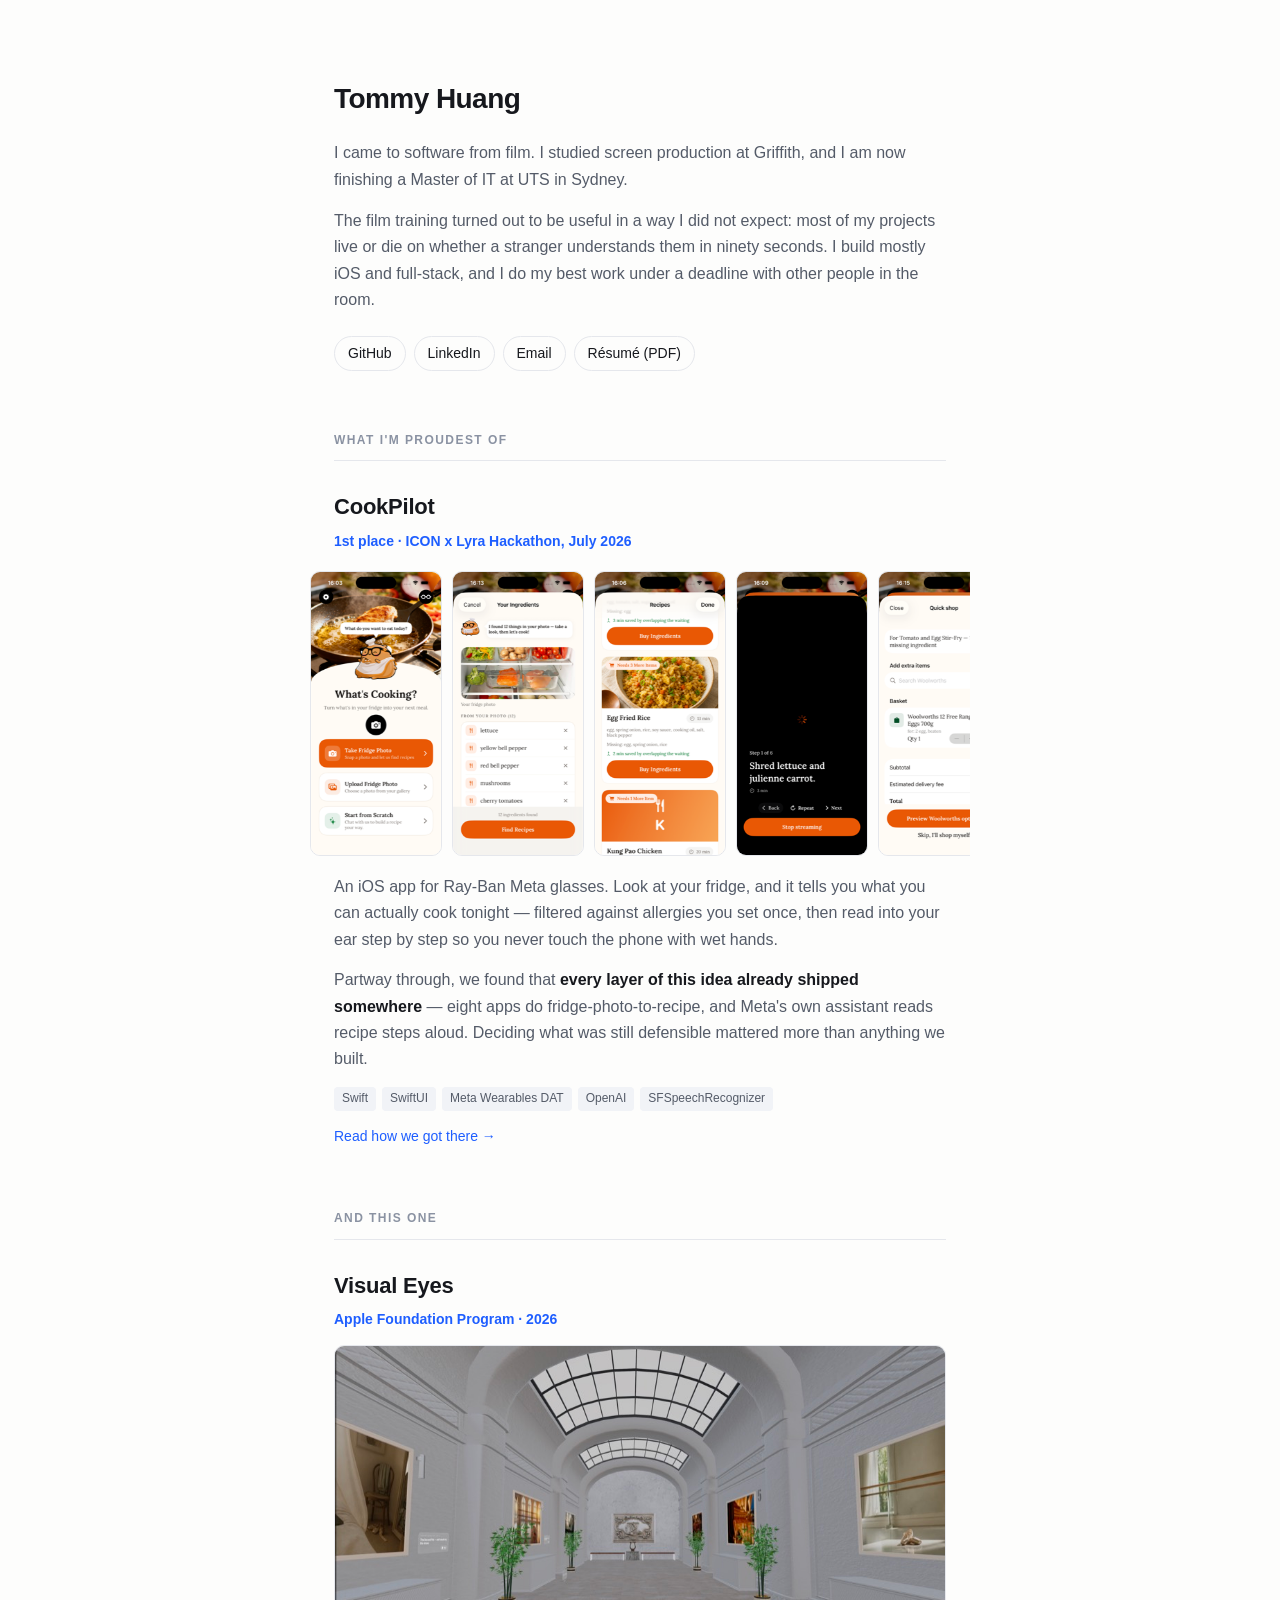
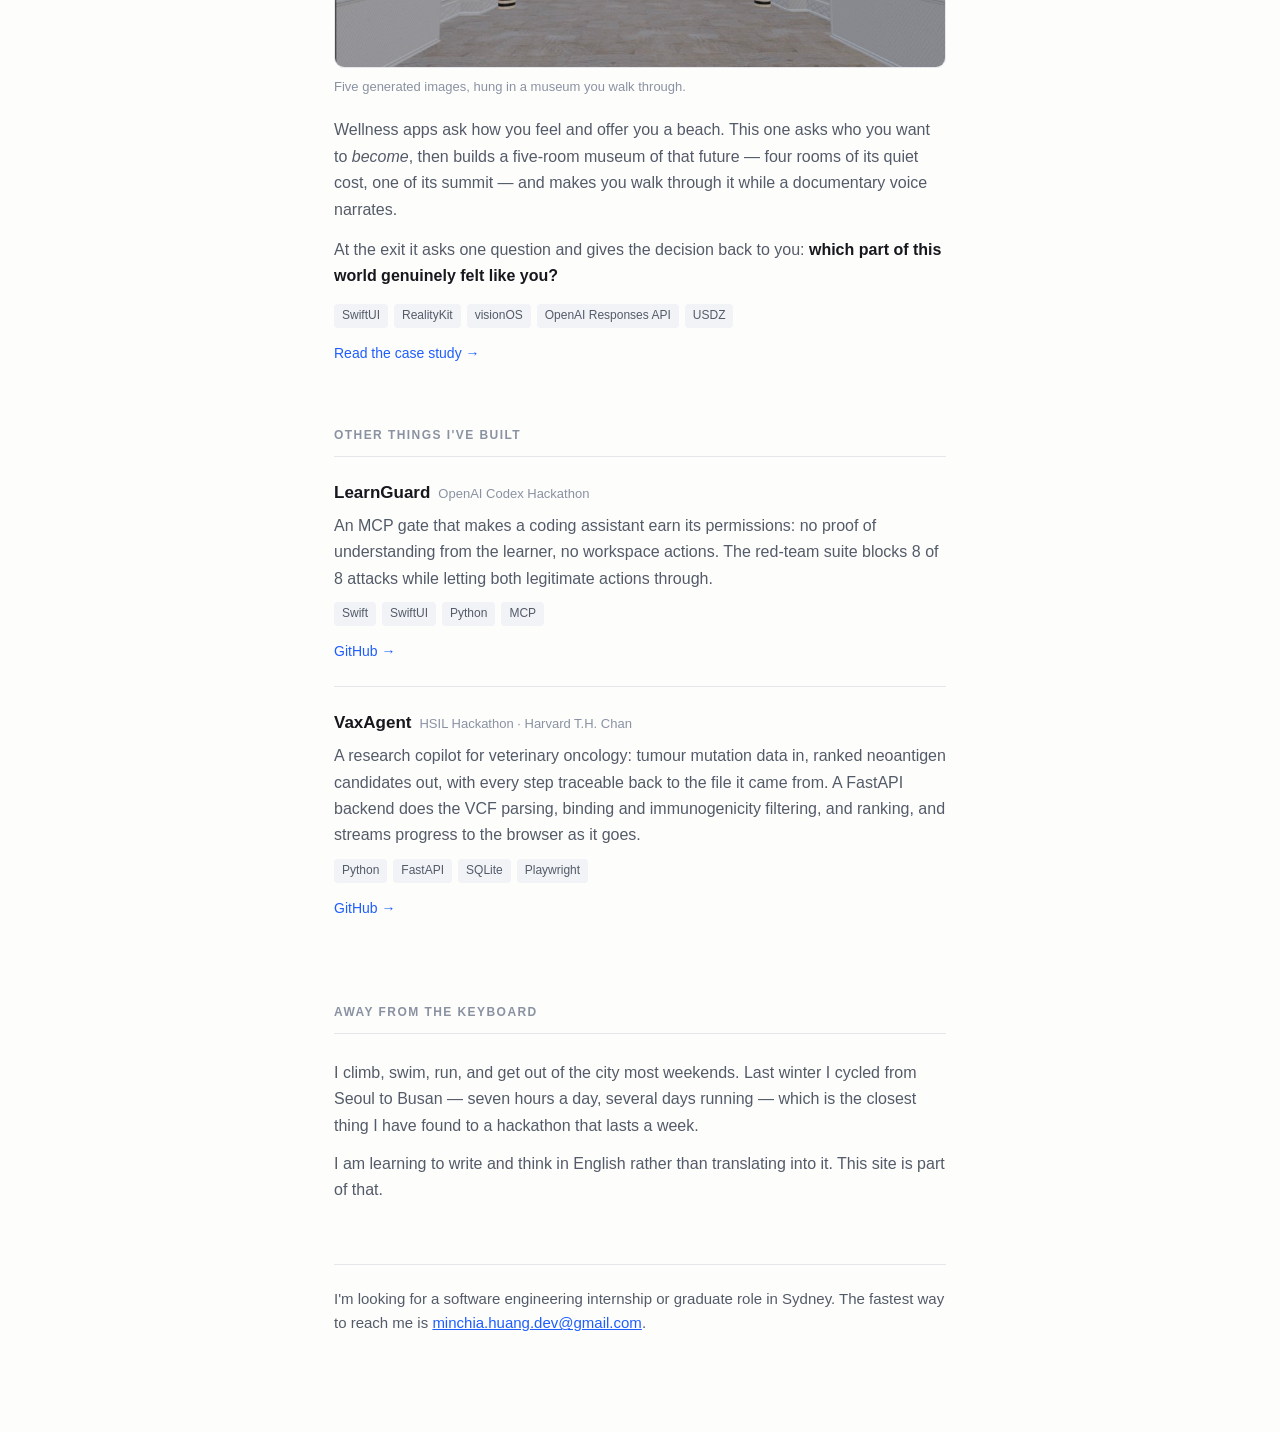
==== index.html @ 9506dd11 "feat(site): personal site with CookPilot and Visual Eyes case studies Co-Authored-By: Claude Opus 5 " ====
<!DOCTYPE html>
<html lang="en">
<head>
<meta charset="utf-8">
<meta name="viewport" content="width=device-width, initial-scale=1">
<title>Tommy Huang</title>
<meta name="description" content="Software engineering student in Sydney. I build iOS and full-stack products — most recently a hands-free cooking assistant for Ray-Ban Meta glasses.">
<link rel="canonical" href="https://minchiahuang.github.io/">
<meta property="og:type" content="website">
<meta property="og:title" content="Tommy Huang — iOS and full-stack, built in Sydney">
<meta property="og:description" content="Master of IT at UTS. 1st place at the ICON x Lyra Hackathon for an iOS app built on Ray-Ban Meta glasses.">
<meta property="og:image" content="https://minchiahuang.github.io/assets/og.jpg">
<meta property="og:url" content="https://minchiahuang.github.io/">
<meta name="twitter:card" content="summary_large_image">
<link rel="icon" href="data:image/svg+xml,<svg xmlns='http://www.w3.org/2000/svg' viewBox='0 0 100 100'><text y='.9em' font-size='90'>👋</text></svg>">
<link rel="stylesheet" href="style.css">
</head>
<body>
<div class="wrap">

  <header>
    <h1>Tommy Huang</h1>
    <div class="intro">
      <p>
        I came to software from film. I studied screen production at Griffith, and I am now
        finishing a Master of IT at UTS in Sydney.
      </p>
      <p>
        The film training turned out to be useful in a way I did not expect: most of my projects
        live or die on whether a stranger understands them in ninety seconds. I build mostly iOS
        and full-stack, and I do my best work under a deadline with other people in the room.
      </p>
    </div>

    <nav class="links">
      <a href="https://github.com/minchiaHuang">GitHub</a>
      <a href="https://www.linkedin.com/in/min-chia-huang-698a6b184/">LinkedIn</a>
      <a href="mailto:minchia.huang.dev@gmail.com">Email</a>
      <a href="TommyHuang_Resume.pdf">Résumé (PDF)</a>
    </nav>
  </header>

  <h2>What I'm proudest of</h2>

  <section class="featured">
    <h3>CookPilot</h3>
    <p class="award">1st place · ICON x Lyra Hackathon, July 2026</p>

    <div class="shots phones">
      <img src="assets/cookpilot-home.png" alt="CookPilot home screen — take or upload a fridge photo">
      <img src="assets/cookpilot-ingredients.png" alt="Ingredients identified from the fridge photo">
      <img src="assets/cookpilot-recipes.png" alt="Recipes ranked by what you already have">
      <img src="assets/cookpilot-cooking.png" alt="Hands-free step-by-step cooking view">
      <img src="assets/cookpilot-basket.png" alt="Missing ingredients as a shopping basket">
      <img src="assets/cookpilot-chat.png" alt="Chat a recipe into existence from a craving">
    </div>

    <p>
      An iOS app for Ray-Ban Meta glasses. Look at your fridge, and it tells you what you can
      actually cook tonight — filtered against allergies you set once, then read into your ear
      step by step so you never touch the phone with wet hands.
    </p>
    <p>
      Partway through, we found that <strong>every layer of this idea already shipped somewhere</strong>
      — eight apps do fridge-photo-to-recipe, and Meta's own assistant reads recipe steps aloud.
      Deciding what was still defensible mattered more than anything we built.
    </p>

    <div class="stack">
      <span>Swift</span><span>SwiftUI</span><span>Meta Wearables DAT</span>
      <span>OpenAI</span><span>SFSpeechRecognizer</span>
    </div>

    <a class="go" href="cookpilot.html">Read how we got there →</a>
  </section>

  <h2>And this one</h2>

  <section class="featured">
    <h3>Visual Eyes</h3>
    <p class="award">Apple Foundation Program · 2026</p>

    <figure>
      <img src="assets/ve-gallery.jpg" alt="The walkable 3D gallery with five AI-generated images hung on its walls">
      <figcaption>Five generated images, hung in a museum you walk through.</figcaption>
    </figure>

    <p>
      Wellness apps ask how you feel and offer you a beach. This one asks who you want to
      <em>become</em>, then builds a five-room museum of that future — four rooms of its quiet cost,
      one of its summit — and makes you walk through it while a documentary voice narrates.
    </p>
    <p>
      At the exit it asks one question and gives the decision back to you:
      <strong>which part of this world genuinely felt like you?</strong>
    </p>

    <div class="stack">
      <span>SwiftUI</span><span>RealityKit</span><span>visionOS</span>
      <span>OpenAI Responses API</span><span>USDZ</span>
    </div>

    <a class="go" href="visual-eyes.html">Read the case study →</a>
  </section>

  <h2>Other things I've built</h2>

  <div class="item">
    <h3>LearnGuard</h3><span class="where">OpenAI Codex Hackathon</span>
    <p>
      An MCP gate that makes a coding assistant earn its permissions: no proof of understanding
      from the learner, no workspace actions. The red-team suite blocks 8 of 8 attacks while
      letting both legitimate actions through.
    </p>
    <div class="stack">
      <span>Swift</span><span>SwiftUI</span><span>Python</span><span>MCP</span>
    </div>
    <a class="go" href="https://github.com/minchiaHuang/LearnGuard">GitHub →</a>
  </div>

  <div class="item">
    <h3>VaxAgent</h3><span class="where">HSIL Hackathon · Harvard T.H. Chan</span>
    <p>
      A research copilot for veterinary oncology: tumour mutation data in, ranked neoantigen
      candidates out, with every step traceable back to the file it came from. A FastAPI backend
      does the VCF parsing, binding and immunogenicity filtering, and ranking, and streams progress
      to the browser as it goes.
    </p>
    <div class="stack">
      <span>Python</span><span>FastAPI</span><span>SQLite</span><span>Playwright</span>
    </div>
    <a class="go" href="https://github.com/minchiaHuang/VaxAgent">GitHub →</a>
  </div>

  <h2>Away from the keyboard</h2>
  <div class="aside">
    <p>
      I climb, swim, run, and get out of the city most weekends. Last winter I cycled from Seoul to
      Busan — seven hours a day, several days running — which is the closest thing I have found to
      a hackathon that lasts a week.
    </p>
    <p>
      I am learning to write and think in English rather than translating into it. This site is
      part of that.
    </p>
  </div>

  <footer>
    I'm looking for a software engineering internship or graduate role in Sydney.
    The fastest way to reach me is
    <a href="mailto:minchia.huang.dev@gmail.com">minchia.huang.dev@gmail.com</a>.
  </footer>

</div>
</body>
</html>
---- style.css ----
/* Shared styles — index, case studies, 404. */

:root {
  --bg:      #fdfdfc;
  --fg:      #16181d;
  --muted:   #545b68;
  --faint:   #8a92a2;
  --line:    #e5e7ec;
  --accent:  #1e5eff;
  --chip-bg: #f1f3f7;
  --card:    #ffffff;
}

@media (prefers-color-scheme: dark) {
  :root {
    --bg:      #0e1014;
    --fg:      #e8eaef;
    --muted:   #a1a9b8;
    --faint:   #6d7585;
    --line:    #242832;
    --accent:  #7aa2ff;
    --chip-bg: #191d25;
    --card:    #14171d;
  }
}

* { box-sizing: border-box; }

body {
  margin: 0;
  background: var(--bg);
  color: var(--fg);
  font-family: -apple-system, BlinkMacSystemFont, "Segoe UI", Roboto,
               Helvetica, Arial, sans-serif;
  font-size: 16px;
  line-height: 1.65;
  -webkit-font-smoothing: antialiased;
}

a { color: var(--accent); }

.wrap { max-width: 660px; margin: 0 auto; padding: 76px 24px 96px; }
.wrap.sub { padding-top: 44px; }

/* ---------- typography ---------- */
h1 { font-size: 1.75rem; font-weight: 700; letter-spacing: -0.02em; margin: 0 0 18px; }
.wrap.sub h1 { font-size: 1.875rem; margin-bottom: 4px; }

h2 {
  font-size: 0.75rem;
  font-weight: 600;
  letter-spacing: 0.12em;
  text-transform: uppercase;
  color: var(--faint);
  margin: 60px 0 0;
  padding-bottom: 10px;
  border-bottom: 1px solid var(--line);
}

/* case-study headings read as prose, not section labels */
.prose h2 {
  font-size: 1.0625rem;
  font-weight: 650;
  letter-spacing: normal;
  text-transform: none;
  color: var(--fg);
  border-bottom: none;
  padding-bottom: 0;
  margin: 40px 0 10px;
}

p { margin: 0 0 15px; color: var(--muted); }
p strong { color: var(--fg); font-weight: 600; }

ul { margin: 0 0 15px; padding-left: 20px; color: var(--muted); }
li { margin-bottom: 6px; }

code {
  font-family: ui-monospace, SFMono-Regular, Menlo, monospace;
  font-size: 0.875em;
  background: var(--chip-bg);
  border-radius: 4px;
  padding: 1px 5px;
}

/* ---------- intro + nav ---------- */
.intro p:last-of-type { margin-bottom: 22px; }

.links { display: flex; flex-wrap: wrap; gap: 8px; }
.links a {
  padding: 5px 13px;
  border: 1px solid var(--line);
  border-radius: 999px;
  font-size: 0.875rem;
  color: var(--fg);
  text-decoration: none;
  transition: border-color .15s, color .15s;
}
.links a:hover { border-color: var(--accent); color: var(--accent); }

.back { font-size: 0.875rem; text-decoration: none; display: inline-block; margin-bottom: 36px; }
.back:hover { text-decoration: underline; }

/* ---------- featured project ---------- */
.featured { margin-top: 28px; }
.featured h3 { font-size: 1.375rem; font-weight: 700; letter-spacing: -0.01em; margin: 0 0 4px; }
.featured p { margin: 0 0 14px; }

.award { font-size: 0.875rem; color: var(--accent); font-weight: 600; margin: 0 0 14px; }
.wrap.sub .award { font-size: 0.9375rem; margin-bottom: 6px; }
.role { font-size: 0.875rem; color: var(--faint); margin: 0 0 28px; }

/* ---------- media ---------- */
.shots {
  display: flex;
  gap: 10px;
  overflow-x: auto;
  margin: 0 -24px 4px;
  padding: 4px 24px 14px;
  scroll-snap-type: x proximity;
  -webkit-overflow-scrolling: touch;
}
.shots img {
  flex: 0 0 auto;
  border-radius: 10px;
  border: 1px solid var(--line);
  scroll-snap-align: start;
  background: var(--card);
}
.shots.phones img { width: 132px; }
.wrap.sub .shots.phones img { width: 150px; }
.shots.wide img { width: 300px; }

figure { margin: 0 0 20px; }
figure img, figure video {
  width: 100%;
  display: block;
  border-radius: 10px;
  border: 1px solid var(--line);
  background: var(--card);
}
figcaption { font-size: 0.8125rem; color: var(--faint); margin-top: 8px; }

/* ---------- project list ---------- */
.item { padding: 22px 0; border-top: 1px solid var(--line); }
.item:first-of-type { border-top: none; }
.item h3 { font-size: 1.0625rem; font-weight: 650; margin: 0 0 2px; display: inline; }
.item .where { font-size: 0.8125rem; color: var(--faint); margin-left: 8px; white-space: nowrap; }
.item p { margin: 6px 0 10px; }

.stack { display: flex; flex-wrap: wrap; gap: 6px; margin: 0 0 12px; }
.stack span {
  font-size: 0.75rem;
  color: var(--muted);
  background: var(--chip-bg);
  border-radius: 4px;
  padding: 2px 8px;
}

.go { font-size: 0.875rem; font-weight: 500; text-decoration: none; }
.go:hover { text-decoration: underline; }
.norepo { font-size: 0.875rem; color: var(--faint); }

/* ---------- misc ---------- */
.pull {
  border-left: 3px solid var(--accent);
  padding: 2px 0 2px 16px;
  margin: 0 0 18px;
  color: var(--fg);
  font-size: 1.0625rem;
}

table { width: 100%; border-collapse: collapse; margin: 0 0 18px; font-size: 0.9375rem; }
th, td { text-align: left; padding: 8px 10px; border-bottom: 1px solid var(--line); color: var(--muted); }
th { color: var(--fg); font-weight: 600; font-size: 0.8125rem; text-transform: uppercase; letter-spacing: 0.06em; }
td:first-child { color: var(--fg); }

.aside { margin-top: 26px; }
.aside p { margin: 0 0 12px; }

footer {
  margin-top: 60px;
  padding-top: 22px;
  border-top: 1px solid var(--line);
  font-size: 0.9375rem;
  color: var(--muted);
}

@media (max-width: 520px) {
  .wrap { padding: 52px 20px 72px; }
  .wrap.sub { padding-top: 32px; }
  h1 { font-size: 1.5rem; }
  .wrap.sub h1 { font-size: 1.5rem; }
  .featured h3 { font-size: 1.25rem; }
  .shots { margin: 0 -20px 4px; padding: 4px 20px 14px; }
  .shots.wide img { width: 250px; }
}
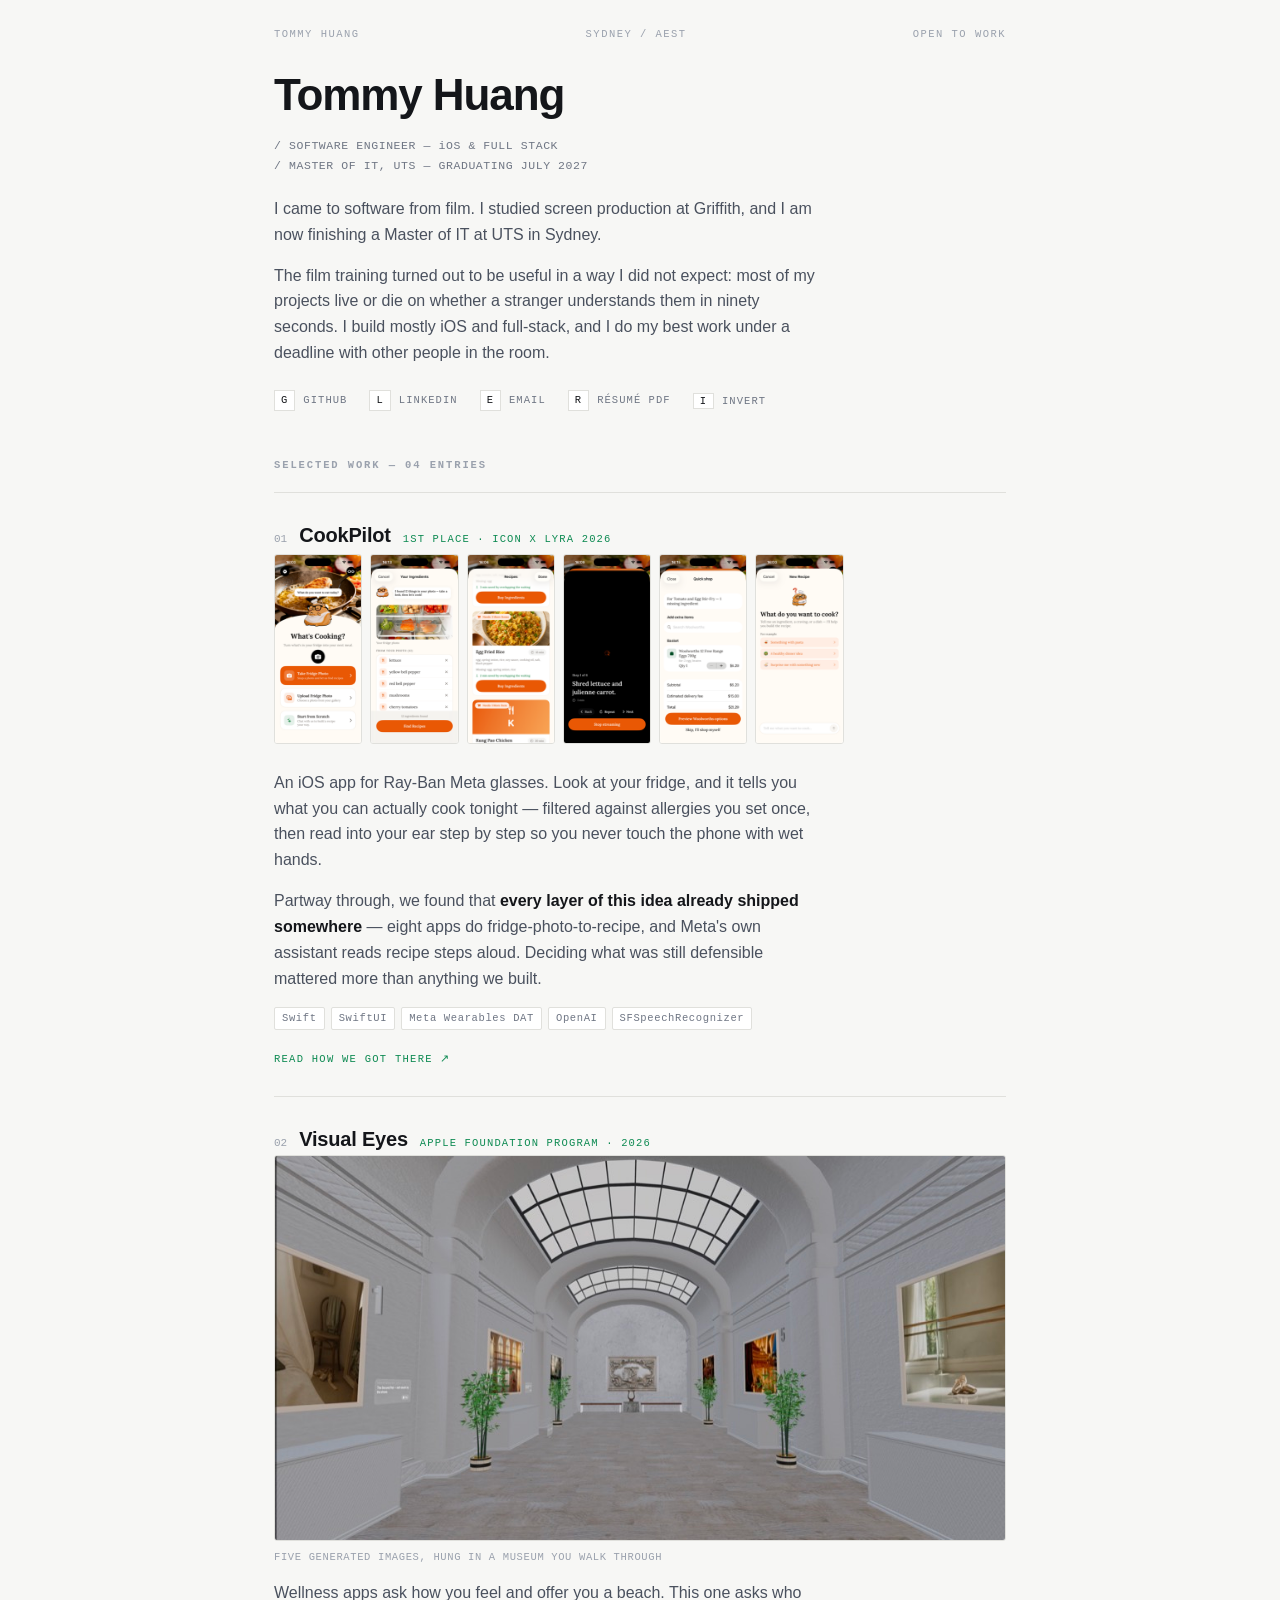
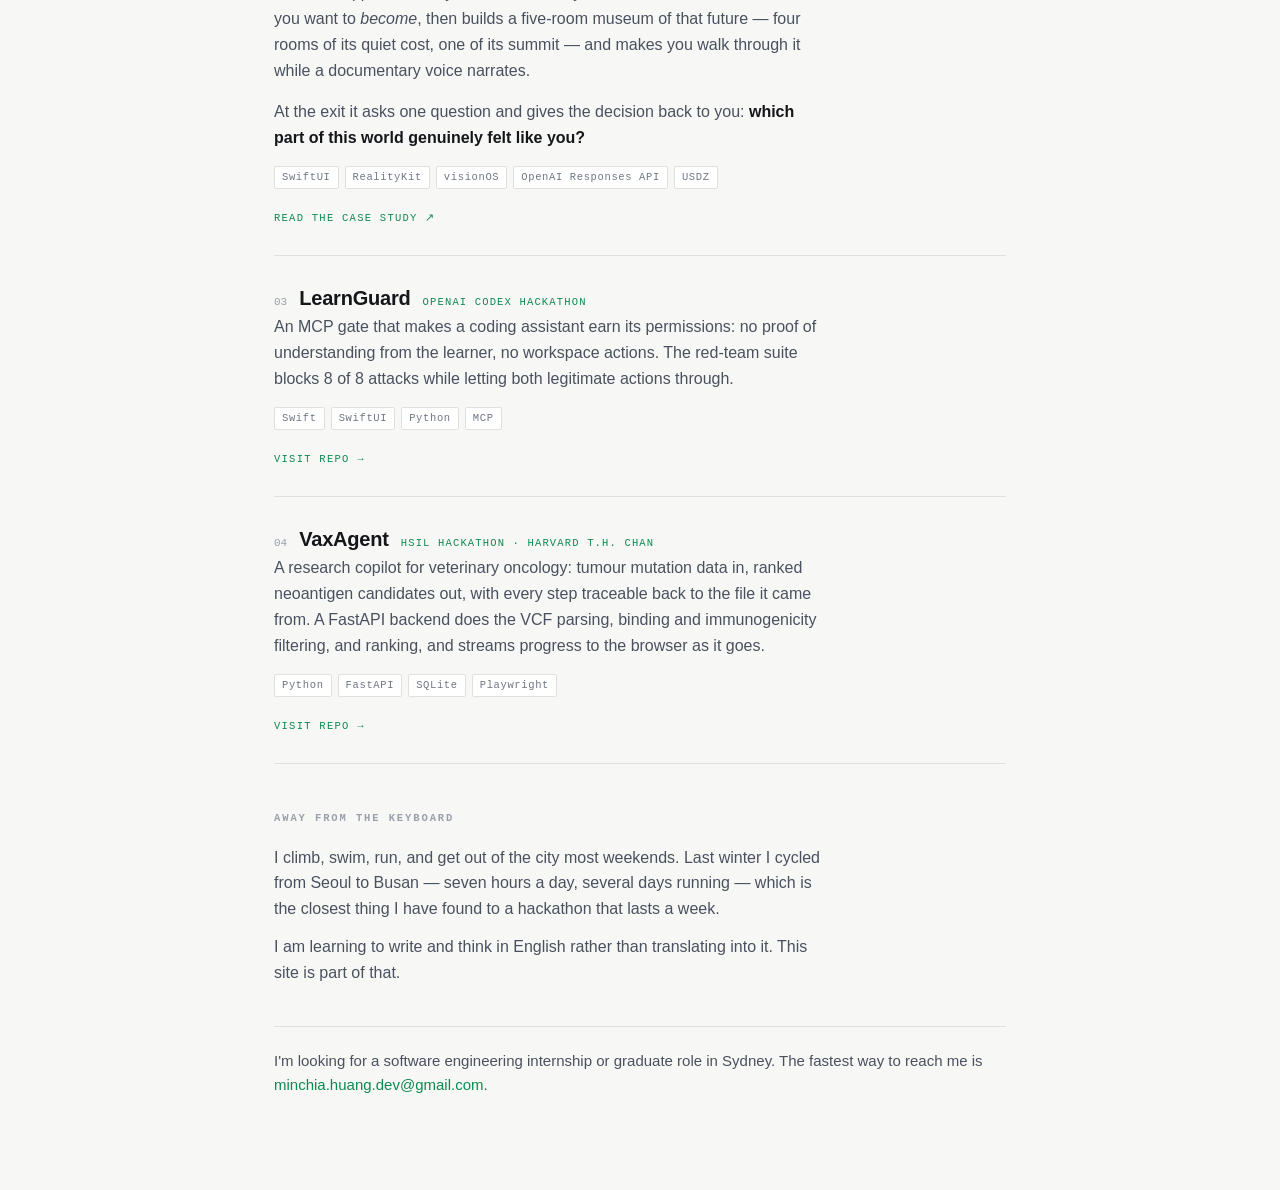
==== commit cbb14cd1: "feat(site): terminal-lite redesign with keyboard nav and INVERT theme Co-Authored-By: Claude Opus 5 " ====
--- a/index.html
+++ b/index.html
@@ -14,12 +14,25 @@
 <meta name="twitter:card" content="summary_large_image">
 <link rel="icon" href="data:image/svg+xml,<svg xmlns='http://www.w3.org/2000/svg' viewBox='0 0 100 100'><text y='.9em' font-size='90'>👋</text></svg>">
 <link rel="stylesheet" href="style.css">
+<script>try{var t=localStorage.getItem('theme');if(t)document.documentElement.setAttribute('data-theme',t)}catch(e){}</script>
 </head>
 <body>
 <div class="wrap">
 
+  <div class="top">
+    <div>Tommy Huang</div>
+    <div>Sydney / AEST</div>
+    <div>Open to work</div>
+  </div>
+
   <header>
     <h1>Tommy Huang</h1>
+
+    <div class="meta" style="margin-bottom:20px">
+      <div>/ SOFTWARE ENGINEER — iOS &amp; FULL STACK</div>
+      <div>/ MASTER OF IT, UTS — GRADUATING JULY 2027</div>
+    </div>
+
     <div class="intro">
       <p>
         I came to software from film. I studied screen production at Griffith, and I am now
@@ -32,19 +45,22 @@
       </p>
     </div>
 
-    <nav class="links">
-      <a href="https://github.com/minchiaHuang">GitHub</a>
-      <a href="https://www.linkedin.com/in/min-chia-huang-698a6b184/">LinkedIn</a>
-      <a href="mailto:minchia.huang.dev@gmail.com">Email</a>
-      <a href="TommyHuang_Resume.pdf">Résumé (PDF)</a>
+    <nav class="keys">
+      <a class="keycap" href="https://github.com/minchiaHuang"><span class="k">G</span><span>GitHub</span></a>
+      <a class="keycap" href="https://www.linkedin.com/in/min-chia-huang-698a6b184/"><span class="k">L</span><span>LinkedIn</span></a>
+      <a class="keycap" href="mailto:minchia.huang.dev@gmail.com"><span class="k">E</span><span>Email</span></a>
+      <a class="keycap" href="TommyHuang_Resume.pdf"><span class="k">R</span><span>Résumé PDF</span></a>
+      <button class="keycap" type="button"><span class="k">I</span><span>Invert</span></button>
     </nav>
   </header>
 
-  <h2>What I'm proudest of</h2>
+  <h2>Selected work — 04 entries</h2>
 
   <section class="featured">
-    <h3>CookPilot</h3>
-    <p class="award">1st place · ICON x Lyra Hackathon, July 2026</p>
+    <div class="phead">
+      <span class="pn">01</span><h3>CookPilot</h3>
+      <span class="award">1st place · ICON x Lyra 2026</span>
+    </div>
 
     <div class="shots phones">
       <img src="assets/cookpilot-home.png" alt="CookPilot home screen — take or upload a fridge photo">
@@ -71,18 +87,18 @@
       <span>OpenAI</span><span>SFSpeechRecognizer</span>
     </div>
 
-    <a class="go" href="cookpilot.html">Read how we got there →</a>
+    <a class="go" href="cookpilot.html">Read how we got there ↗</a>
   </section>
 
-  <h2>And this one</h2>
-
   <section class="featured">
-    <h3>Visual Eyes</h3>
-    <p class="award">Apple Foundation Program · 2026</p>
+    <div class="phead">
+      <span class="pn">02</span><h3>Visual Eyes</h3>
+      <span class="award">Apple Foundation Program · 2026</span>
+    </div>
 
     <figure>
       <img src="assets/ve-gallery.jpg" alt="The walkable 3D gallery with five AI-generated images hung on its walls">
-      <figcaption>Five generated images, hung in a museum you walk through.</figcaption>
+      <figcaption>Five generated images, hung in a museum you walk through</figcaption>
     </figure>
 
     <p>
@@ -100,13 +116,14 @@
       <span>OpenAI Responses API</span><span>USDZ</span>
     </div>
 
-    <a class="go" href="visual-eyes.html">Read the case study →</a>
+    <a class="go" href="visual-eyes.html">Read the case study ↗</a>
   </section>
 
-  <h2>Other things I've built</h2>
-
-  <div class="item">
-    <h3>LearnGuard</h3><span class="where">OpenAI Codex Hackathon</span>
+  <section class="featured">
+    <div class="phead">
+      <span class="pn">03</span><h3>LearnGuard</h3>
+      <span class="award">OpenAI Codex Hackathon</span>
+    </div>
     <p>
       An MCP gate that makes a coding assistant earn its permissions: no proof of understanding
       from the learner, no workspace actions. The red-team suite blocks 8 of 8 attacks while
@@ -115,11 +132,14 @@
     <div class="stack">
       <span>Swift</span><span>SwiftUI</span><span>Python</span><span>MCP</span>
     </div>
-    <a class="go" href="https://github.com/minchiaHuang/LearnGuard">GitHub →</a>
-  </div>
+    <a class="go" href="https://github.com/minchiaHuang/LearnGuard">Visit repo →</a>
+  </section>
 
-  <div class="item">
-    <h3>VaxAgent</h3><span class="where">HSIL Hackathon · Harvard T.H. Chan</span>
+  <section class="featured">
+    <div class="phead">
+      <span class="pn">04</span><h3>VaxAgent</h3>
+      <span class="award">HSIL Hackathon · Harvard T.H. Chan</span>
+    </div>
     <p>
       A research copilot for veterinary oncology: tumour mutation data in, ranked neoantigen
       candidates out, with every step traceable back to the file it came from. A FastAPI backend
@@ -129,8 +149,8 @@
     <div class="stack">
       <span>Python</span><span>FastAPI</span><span>SQLite</span><span>Playwright</span>
     </div>
-    <a class="go" href="https://github.com/minchiaHuang/VaxAgent">GitHub →</a>
-  </div>
+    <a class="go" href="https://github.com/minchiaHuang/VaxAgent">Visit repo →</a>
+  </section>
 
   <h2>Away from the keyboard</h2>
   <div class="aside">
@@ -152,5 +172,6 @@
   </footer>
 
 </div>
+<script src="app.js"></script>
 </body>
 </html>
--- a/style.css
+++ b/style.css
@@ -1,27 +1,41 @@
-/* Shared styles — index, case studies, 404. */
+/* Shared styles — index, case studies, 404.
+   Direction: terminal-lite. Monospace for chrome, readable sans for prose. */
 
 :root {
-  --bg:      #fdfdfc;
-  --fg:      #16181d;
-  --muted:   #545b68;
-  --faint:   #8a92a2;
-  --line:    #e5e7ec;
-  --accent:  #1e5eff;
-  --chip-bg: #f1f3f7;
-  --card:    #ffffff;
-}
-
-@media (prefers-color-scheme: dark) {
+  --bg:     #0b0d10;
+  --panel:  #10131a;
+  --fg:     #e9ebef;
+  --body:   #a8aebb;
+  --dim:    #737b8a;
+  --faint:  #4b525f;
+  --line:   #1e222b;
+  --acc:    #5ee0a0;
+  --mono: ui-monospace, SFMono-Regular, Menlo, Consolas, "Liberation Mono", monospace;
+  --sans: -apple-system, BlinkMacSystemFont, "Segoe UI", Roboto, Helvetica, Arial, sans-serif;
+}
+
+/* No-JS / first paint: follow the system. */
+@media (prefers-color-scheme: light) {
   :root {
-    --bg:      #0e1014;
-    --fg:      #e8eaef;
-    --muted:   #a1a9b8;
-    --faint:   #6d7585;
-    --line:    #242832;
-    --accent:  #7aa2ff;
-    --chip-bg: #191d25;
-    --card:    #14171d;
+    --bg:     #f7f7f5;
+    --panel:  #ffffff;
+    --fg:     #14161a;
+    --body:   #4a515e;
+    --dim:    #6f7684;
+    --faint:  #9aa1ad;
+    --line:   #e0e0dc;
+    --acc:    #0d8a52;
   }
+}
+
+/* INVERT overrides the system in both directions. */
+:root[data-theme="dark"] {
+  --bg: #0b0d10; --panel: #10131a; --fg: #e9ebef; --body: #a8aebb;
+  --dim: #737b8a; --faint: #4b525f; --line: #1e222b; --acc: #5ee0a0;
+}
+:root[data-theme="light"] {
+  --bg: #f7f7f5; --panel: #ffffff; --fg: #14161a; --body: #4a515e;
+  --dim: #6f7684; --faint: #9aa1ad; --line: #e0e0dc; --acc: #0d8a52;
 }
 
 * { box-sizing: border-box; }
@@ -30,168 +44,274 @@
   margin: 0;
   background: var(--bg);
   color: var(--fg);
-  font-family: -apple-system, BlinkMacSystemFont, "Segoe UI", Roboto,
-               Helvetica, Arial, sans-serif;
+  font-family: var(--sans);
   font-size: 16px;
-  line-height: 1.65;
+  line-height: 1.62;
   -webkit-font-smoothing: antialiased;
 }
 
-a { color: var(--accent); }
-
-.wrap { max-width: 660px; margin: 0 auto; padding: 76px 24px 96px; }
-.wrap.sub { padding-top: 44px; }
-
-/* ---------- typography ---------- */
-h1 { font-size: 1.75rem; font-weight: 700; letter-spacing: -0.02em; margin: 0 0 18px; }
-.wrap.sub h1 { font-size: 1.875rem; margin-bottom: 4px; }
-
-h2 {
-  font-size: 0.75rem;
+a { color: inherit; }
+
+.wrap { max-width: 780px; margin: 0 auto; padding: 26px 24px 92px; }
+.wrap.sub { padding-top: 26px; }
+
+.rule { border-top: 1px solid var(--line); margin: 34px 0; }
+
+/* ---------- chrome (monospace) ---------- */
+.top {
+  display: flex;
+  justify-content: space-between;
+  gap: 14px;
+  font-family: var(--mono);
+  font-size: 10.5px;
+  letter-spacing: 0.14em;
+  color: var(--faint);
+  text-transform: uppercase;
+}
+
+.lbl, h2 {
+  font-family: var(--mono);
+  font-size: 10.5px;
   font-weight: 600;
-  letter-spacing: 0.12em;
-  text-transform: uppercase;
-  color: var(--faint);
-  margin: 60px 0 0;
-  padding-bottom: 10px;
-  border-bottom: 1px solid var(--line);
-}
-
-/* case-study headings read as prose, not section labels */
+  letter-spacing: 0.18em;
+  color: var(--faint);
+  text-transform: uppercase;
+  margin: 0 0 18px;
+  padding: 0;
+  border: 0;
+}
+
+h2 { margin: 46px 0 18px; }
+
+.meta {
+  font-family: var(--mono);
+  font-size: 11.5px;
+  letter-spacing: 0.05em;
+  color: var(--dim);
+}
+.meta div { margin-bottom: 2px; }
+
+/* ---------- headings & prose ---------- */
+h1 {
+  font-size: clamp(30px, 6vw, 44px);
+  line-height: 1.08;
+  letter-spacing: -0.025em;
+  font-weight: 700;
+  margin: 28px 0 18px;
+}
+.wrap.sub h1 { margin-top: 24px; margin-bottom: 6px; }
+
+p { color: var(--body); margin: 0 0 15px; max-width: 62ch; }
+p strong { color: var(--fg); font-weight: 600; }
+
+ul { color: var(--body); margin: 0 0 15px; padding-left: 20px; max-width: 62ch; }
+li { margin-bottom: 6px; }
+
+/* Case-study section headings read as prose, not chrome. */
 .prose h2 {
+  font-family: var(--sans);
   font-size: 1.0625rem;
   font-weight: 650;
   letter-spacing: normal;
   text-transform: none;
   color: var(--fg);
-  border-bottom: none;
-  padding-bottom: 0;
-  margin: 40px 0 10px;
-}
-
-p { margin: 0 0 15px; color: var(--muted); }
-p strong { color: var(--fg); font-weight: 600; }
-
-ul { margin: 0 0 15px; padding-left: 20px; color: var(--muted); }
-li { margin-bottom: 6px; }
+  margin: 42px 0 12px;
+}
 
 code {
-  font-family: ui-monospace, SFMono-Regular, Menlo, monospace;
-  font-size: 0.875em;
-  background: var(--chip-bg);
-  border-radius: 4px;
+  font-family: var(--mono);
+  font-size: 0.86em;
+  background: var(--panel);
+  border: 1px solid var(--line);
+  border-radius: 2px;
   padding: 1px 5px;
 }
 
-/* ---------- intro + nav ---------- */
-.intro p:last-of-type { margin-bottom: 22px; }
-
-.links { display: flex; flex-wrap: wrap; gap: 8px; }
-.links a {
-  padding: 5px 13px;
-  border: 1px solid var(--line);
-  border-radius: 999px;
-  font-size: 0.875rem;
-  color: var(--fg);
-  text-decoration: none;
-  transition: border-color .15s, color .15s;
-}
-.links a:hover { border-color: var(--accent); color: var(--accent); }
-
-.back { font-size: 0.875rem; text-decoration: none; display: inline-block; margin-bottom: 36px; }
-.back:hover { text-decoration: underline; }
-
-/* ---------- featured project ---------- */
-.featured { margin-top: 28px; }
-.featured h3 { font-size: 1.375rem; font-weight: 700; letter-spacing: -0.01em; margin: 0 0 4px; }
-.featured p { margin: 0 0 14px; }
-
-.award { font-size: 0.875rem; color: var(--accent); font-weight: 600; margin: 0 0 14px; }
-.wrap.sub .award { font-size: 0.9375rem; margin-bottom: 6px; }
-.role { font-size: 0.875rem; color: var(--faint); margin: 0 0 28px; }
-
-/* ---------- media ---------- */
-.shots {
-  display: flex;
-  gap: 10px;
-  overflow-x: auto;
-  margin: 0 -24px 4px;
-  padding: 4px 24px 14px;
-  scroll-snap-type: x proximity;
-  -webkit-overflow-scrolling: touch;
-}
-.shots img {
-  flex: 0 0 auto;
-  border-radius: 10px;
-  border: 1px solid var(--line);
-  scroll-snap-align: start;
-  background: var(--card);
-}
-.shots.phones img { width: 132px; }
-.wrap.sub .shots.phones img { width: 150px; }
-.shots.wide img { width: 300px; }
-
-figure { margin: 0 0 20px; }
-figure img, figure video {
-  width: 100%;
-  display: block;
-  border-radius: 10px;
-  border: 1px solid var(--line);
-  background: var(--card);
-}
-figcaption { font-size: 0.8125rem; color: var(--faint); margin-top: 8px; }
-
-/* ---------- project list ---------- */
-.item { padding: 22px 0; border-top: 1px solid var(--line); }
-.item:first-of-type { border-top: none; }
-.item h3 { font-size: 1.0625rem; font-weight: 650; margin: 0 0 2px; display: inline; }
-.item .where { font-size: 0.8125rem; color: var(--faint); margin-left: 8px; white-space: nowrap; }
-.item p { margin: 6px 0 10px; }
-
-.stack { display: flex; flex-wrap: wrap; gap: 6px; margin: 0 0 12px; }
-.stack span {
-  font-size: 0.75rem;
-  color: var(--muted);
-  background: var(--chip-bg);
-  border-radius: 4px;
-  padding: 2px 8px;
-}
-
-.go { font-size: 0.875rem; font-weight: 500; text-decoration: none; }
-.go:hover { text-decoration: underline; }
-.norepo { font-size: 0.875rem; color: var(--faint); }
-
-/* ---------- misc ---------- */
 .pull {
-  border-left: 3px solid var(--accent);
+  border-left: 2px solid var(--acc);
   padding: 2px 0 2px 16px;
   margin: 0 0 18px;
   color: var(--fg);
   font-size: 1.0625rem;
-}
-
-table { width: 100%; border-collapse: collapse; margin: 0 0 18px; font-size: 0.9375rem; }
-th, td { text-align: left; padding: 8px 10px; border-bottom: 1px solid var(--line); color: var(--muted); }
-th { color: var(--fg); font-weight: 600; font-size: 0.8125rem; text-transform: uppercase; letter-spacing: 0.06em; }
+  max-width: 62ch;
+}
+
+table {
+  width: 100%;
+  border-collapse: collapse;
+  margin: 0 0 18px;
+  font-size: 0.9375rem;
+}
+th, td { text-align: left; padding: 9px 10px; border-bottom: 1px solid var(--line); color: var(--body); }
+th {
+  font-family: var(--mono);
+  font-size: 10px;
+  font-weight: 600;
+  letter-spacing: 0.14em;
+  text-transform: uppercase;
+  color: var(--faint);
+}
 td:first-child { color: var(--fg); }
 
-.aside { margin-top: 26px; }
+/* ---------- intro + keyboard nav ---------- */
+.intro p:last-of-type { margin-bottom: 0; }
+
+.keys { display: flex; flex-wrap: wrap; gap: 10px 22px; margin-top: 24px; }
+
+.keycap {
+  display: flex;
+  align-items: center;
+  gap: 8px;
+  font-family: var(--mono);
+  font-size: 10.5px;
+  letter-spacing: 0.1em;
+  text-transform: uppercase;
+  color: var(--dim);
+  background: none;
+  border: 0;
+  padding: 0;
+  cursor: pointer;
+  text-decoration: none;
+}
+.keycap .k {
+  border: 1px solid var(--line);
+  background: var(--panel);
+  color: var(--fg);
+  padding: 1px 6px;
+}
+.keycap:hover { color: var(--acc); }
+.keycap:hover .k { border-color: var(--acc); }
+
+.back {
+  font-family: var(--mono);
+  font-size: 10.5px;
+  letter-spacing: 0.12em;
+  text-transform: uppercase;
+  color: var(--dim);
+  text-decoration: none;
+  display: inline-block;
+  margin-bottom: 8px;
+}
+.back:hover { color: var(--acc); }
+
+/* ---------- project entries ---------- */
+.proj, .item, .featured { padding: 26px 0; border-top: 1px solid var(--line); }
+.featured:last-of-type, .item:last-of-type { border-bottom: 1px solid var(--line); }
+
+.phead { display: flex; align-items: baseline; gap: 12px; flex-wrap: wrap; }
+.pn { font-family: var(--mono); font-size: 11px; color: var(--faint); }
+
+.featured h3, .item h3, .pt {
+  font-size: 20px;
+  font-weight: 650;
+  letter-spacing: -0.01em;
+  margin: 0;
+  display: inline;
+}
+
+.award, .pw, .item .where {
+  font-family: var(--mono);
+  font-size: 10.5px;
+  letter-spacing: 0.11em;
+  text-transform: uppercase;
+  color: var(--acc);
+  margin: 0;
+}
+.item .where { color: var(--faint); margin-left: 8px; }
+
+.role {
+  font-family: var(--mono);
+  font-size: 10.5px;
+  letter-spacing: 0.11em;
+  text-transform: uppercase;
+  color: var(--faint);
+  margin: 6px 0 26px;
+}
+.wrap.sub .award { margin-bottom: 4px; }
+
+.stack { display: flex; flex-wrap: wrap; gap: 6px; margin: 0 0 14px; }
+.stack span {
+  font-family: var(--mono);
+  font-size: 10.5px;
+  letter-spacing: 0.06em;
+  color: var(--dim);
+  background: var(--panel);
+  border: 1px solid var(--line);
+  border-radius: 2px;
+  padding: 2px 7px;
+}
+
+.go, .repo {
+  font-family: var(--mono);
+  font-size: 10.5px;
+  letter-spacing: 0.12em;
+  text-transform: uppercase;
+  color: var(--acc);
+  text-decoration: none;
+}
+.go:hover, .repo:hover { text-decoration: underline; }
+
+.norepo {
+  font-family: var(--mono);
+  font-size: 10.5px;
+  letter-spacing: 0.1em;
+  text-transform: uppercase;
+  color: var(--faint);
+}
+
+/* ---------- media ---------- */
+.shots {
+  display: flex;
+  gap: 8px;
+  overflow-x: auto;
+  margin: 0 -24px 14px;
+  padding: 2px 24px 12px;
+  scroll-snap-type: x proximity;
+  -webkit-overflow-scrolling: touch;
+}
+.shots img {
+  flex: 0 0 auto;
+  border: 1px solid var(--line);
+  border-radius: 3px;
+  background: var(--panel);
+  scroll-snap-align: start;
+}
+.shots.phones img { height: 190px; }
+.shots.wide img   { height: 190px; }
+
+figure { margin: 0 0 14px; }
+figure img, figure video {
+  width: 100%;
+  display: block;
+  border: 1px solid var(--line);
+  border-radius: 3px;
+  background: var(--panel);
+}
+figcaption {
+  font-family: var(--mono);
+  font-size: 10.5px;
+  letter-spacing: 0.06em;
+  text-transform: uppercase;
+  color: var(--faint);
+  margin-top: 8px;
+}
+
+/* ---------- misc ---------- */
 .aside p { margin: 0 0 12px; }
 
 footer {
-  margin-top: 60px;
+  margin-top: 40px;
   padding-top: 22px;
   border-top: 1px solid var(--line);
-  font-size: 0.9375rem;
-  color: var(--muted);
-}
-
-@media (max-width: 520px) {
-  .wrap { padding: 52px 20px 72px; }
-  .wrap.sub { padding-top: 32px; }
-  h1 { font-size: 1.5rem; }
-  .wrap.sub h1 { font-size: 1.5rem; }
-  .featured h3 { font-size: 1.25rem; }
-  .shots { margin: 0 -20px 4px; padding: 4px 20px 14px; }
-  .shots.wide img { width: 250px; }
-}
+  color: var(--body);
+  font-size: 15px;
+}
+footer a { color: var(--acc); text-decoration: none; }
+footer a:hover { text-decoration: underline; }
+
+@media (max-width: 560px) {
+  .wrap { padding: 22px 20px 72px; }
+  .top { flex-direction: column; gap: 2px; }
+  .shots { margin: 0 -20px 14px; padding: 2px 20px 12px; }
+  .shots.phones img, .shots.wide img { height: 160px; }
+}
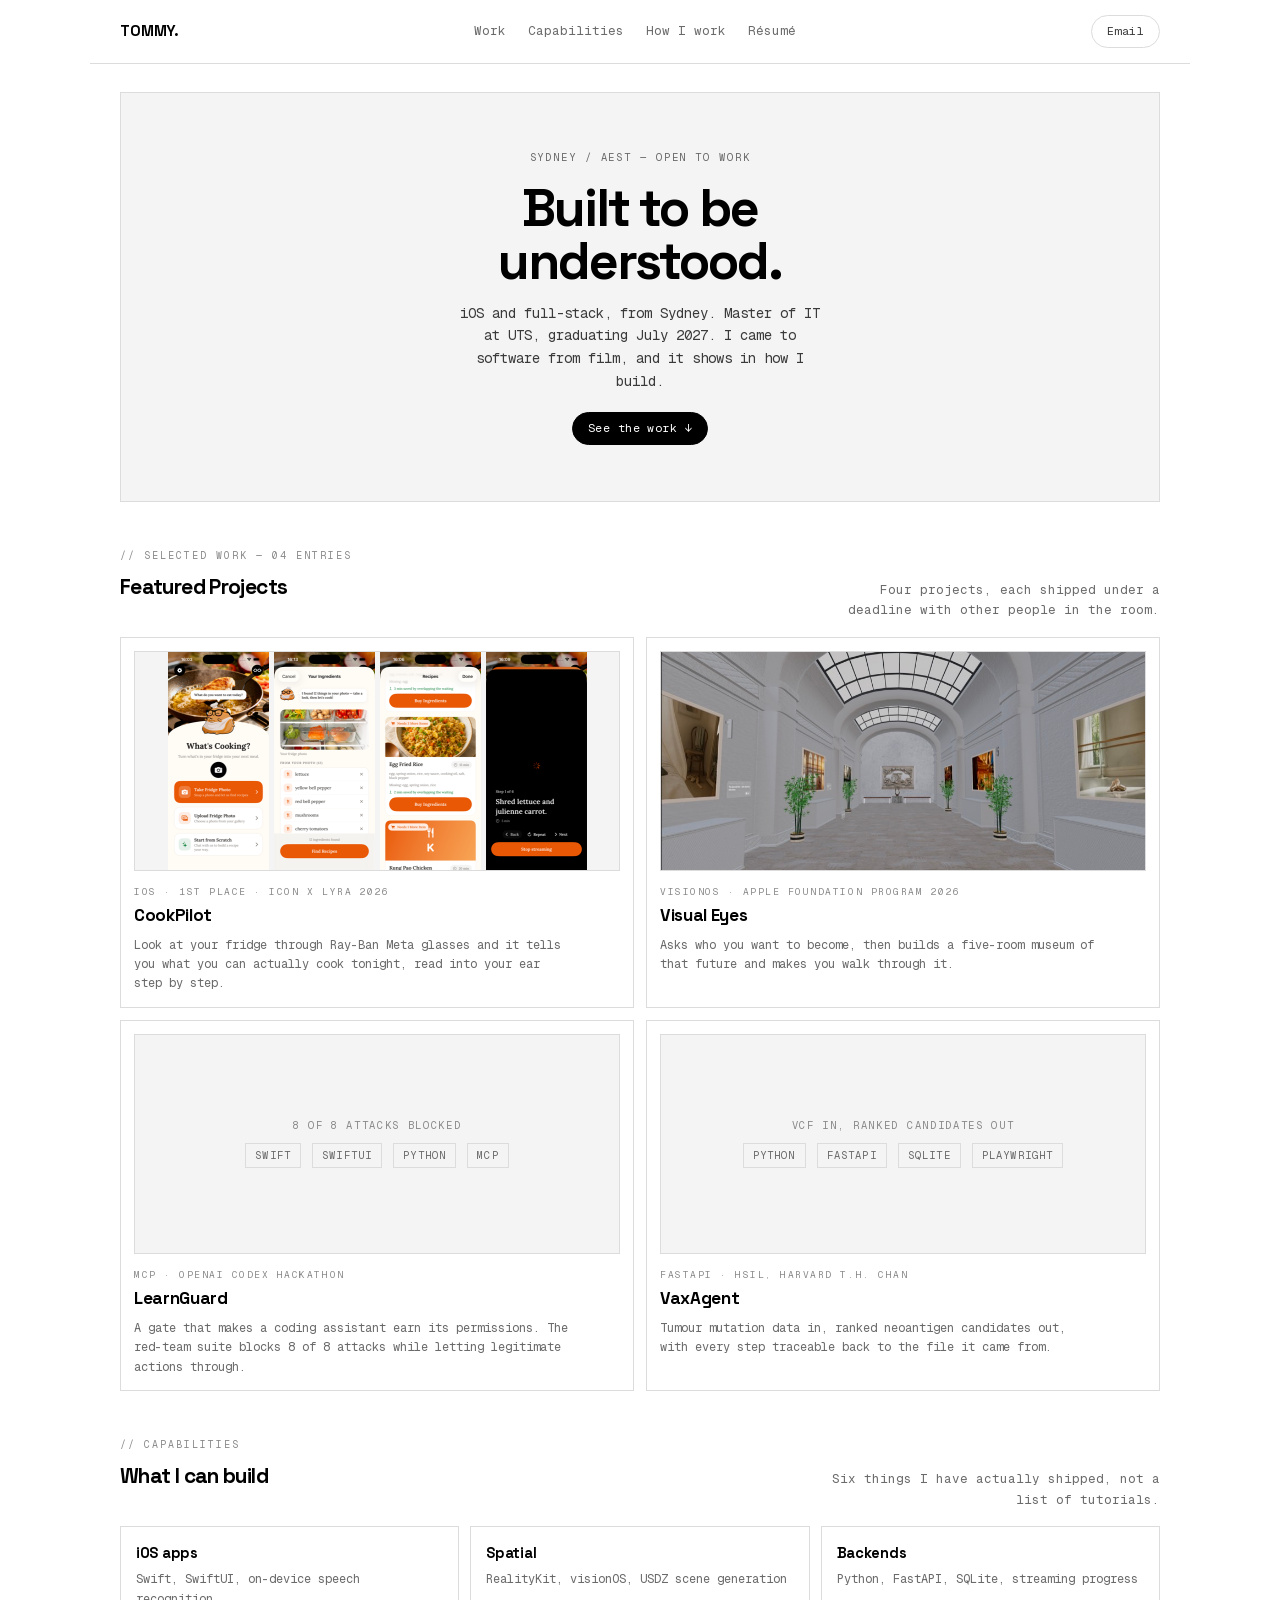
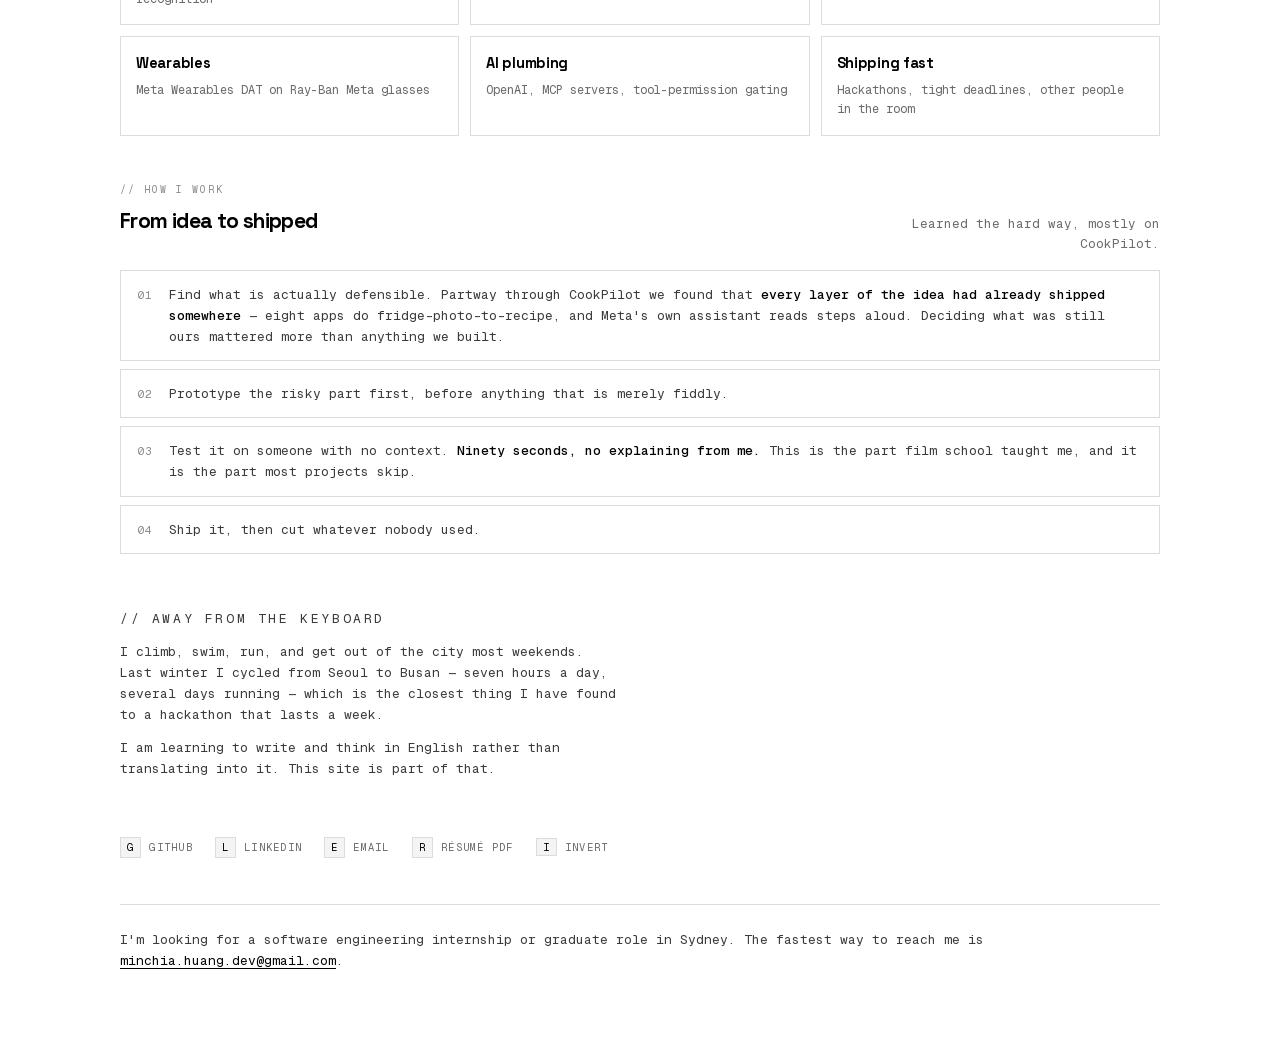
==== commit 333163df: "feat(site): rework index nav and hero, self-host fonts Replace the stacked header with a nav bar and" ====
--- a/index.html
+++ b/index.html
@@ -13,157 +13,168 @@
 <meta property="og:url" content="https://minchiahuang.github.io/">
 <meta name="twitter:card" content="summary_large_image">
 <link rel="icon" href="data:image/svg+xml,<svg xmlns='http://www.w3.org/2000/svg' viewBox='0 0 100 100'><text y='.9em' font-size='90'>👋</text></svg>">
+<link rel="preload" href="assets/fonts/space-grotesk-var.woff2" as="font" type="font/woff2" crossorigin>
+<link rel="preload" href="assets/fonts/geist-mono-var.woff2" as="font" type="font/woff2" crossorigin>
 <link rel="stylesheet" href="style.css">
 <script>try{var t=localStorage.getItem('theme');if(t)document.documentElement.setAttribute('data-theme',t)}catch(e){}</script>
 </head>
 <body>
 <div class="wrap">
 
-  <div class="top">
-    <div>Tommy Huang</div>
-    <div>Sydney / AEST</div>
-    <div>Open to work</div>
-  </div>
+  <nav class="nav">
+    <a class="brand" href="/">TOMMY.</a>
+    <span class="links">
+      <a href="#work">Work</a>
+      <a href="#build">Capabilities</a>
+      <a href="#how">How I work</a>
+      <a href="TommyHuang_Resume.pdf">Résumé</a>
+    </span>
+    <a class="btn" href="mailto:minchia.huang.dev@gmail.com">Email</a>
+  </nav>
 
-  <header>
-    <h1>Tommy Huang</h1>
+  <header class="hero">
+    <div class="status">Sydney / AEST — Open to work</div>
+    <h1>Built to be<br>understood.</h1>
+    <p class="lede">
+      iOS and full-stack, from Sydney. Master of IT at UTS, graduating July 2027.
+      I came to software from film, and it shows in how I build.
+    </p>
+    <a class="btn solid" href="#work">See the work ↓</a>
+  </header>
 
-    <div class="meta" style="margin-bottom:20px">
-      <div>/ SOFTWARE ENGINEER — iOS &amp; FULL STACK</div>
-      <div>/ MASTER OF IT, UTS — GRADUATING JULY 2027</div>
+  <section class="band" id="work">
+    <p class="lbl">// Selected work — 04 entries</p>
+    <div class="sechead">
+      <h2>Featured Projects</h2>
+      <p>Four projects, each shipped under a deadline with other people in the room.</p>
     </div>
 
-    <div class="intro">
-      <p>
-        I came to software from film. I studied screen production at Griffith, and I am now
-        finishing a Master of IT at UTS in Sydney.
-      </p>
-      <p>
-        The film training turned out to be useful in a way I did not expect: most of my projects
-        live or die on whether a stranger understands them in ninety seconds. I build mostly iOS
-        and full-stack, and I do my best work under a deadline with other people in the room.
-      </p>
+    <div class="cards">
+      <a class="card" href="cookpilot.html">
+        <span class="shot phones">
+          <img src="assets/cookpilot-home.png" alt="CookPilot home screen">
+          <img src="assets/cookpilot-ingredients.png" alt="Ingredients identified from a fridge photo">
+          <img src="assets/cookpilot-recipes.png" alt="Recipes ranked by what you already have">
+          <img src="assets/cookpilot-cooking.png" alt="Hands-free step-by-step cooking view">
+        </span>
+        <span class="k">iOS · 1st place · ICON x Lyra 2026</span>
+        <span class="t">CookPilot</span>
+        <p>
+          Look at your fridge through Ray-Ban Meta glasses and it tells you what you can
+          actually cook tonight, read into your ear step by step.
+        </p>
+      </a>
+
+      <a class="card" href="visual-eyes.html">
+        <span class="shot fill">
+          <img src="assets/ve-gallery.jpg" alt="The walkable 3D gallery with AI-generated images">
+        </span>
+        <span class="k">visionOS · Apple Foundation Program 2026</span>
+        <span class="t">Visual Eyes</span>
+        <p>
+          Asks who you want to become, then builds a five-room museum of that future
+          and makes you walk through it.
+        </p>
+      </a>
+
+      <a class="card" href="https://github.com/minchiaHuang/LearnGuard">
+        <span class="shot empty">
+          <span>8 of 8 attacks blocked</span>
+          <span><b>Swift</b> <b>SwiftUI</b> <b>Python</b> <b>MCP</b></span>
+        </span>
+        <span class="k">MCP · OpenAI Codex Hackathon</span>
+        <span class="t">LearnGuard</span>
+        <p>
+          A gate that makes a coding assistant earn its permissions. The red-team suite
+          blocks 8 of 8 attacks while letting legitimate actions through.
+        </p>
+      </a>
+
+      <a class="card" href="https://github.com/minchiaHuang/VaxAgent">
+        <span class="shot empty">
+          <span>VCF in, ranked candidates out</span>
+          <span><b>Python</b> <b>FastAPI</b> <b>SQLite</b> <b>Playwright</b></span>
+        </span>
+        <span class="k">FastAPI · HSIL, Harvard T.H. Chan</span>
+        <span class="t">VaxAgent</span>
+        <p>
+          Tumour mutation data in, ranked neoantigen candidates out, with every step
+          traceable back to the file it came from.
+        </p>
+      </a>
     </div>
+  </section>
 
-    <nav class="keys">
+  <section class="band" id="build">
+    <p class="lbl">// Capabilities</p>
+    <div class="sechead">
+      <h2>What I can build</h2>
+      <p>Six things I have actually shipped, not a list of tutorials.</p>
+    </div>
+    <div class="grid6">
+      <div class="cell"><h3>iOS apps</h3><p>Swift, SwiftUI, on-device speech recognition</p></div>
+      <div class="cell"><h3>Spatial</h3><p>RealityKit, visionOS, USDZ scene generation</p></div>
+      <div class="cell"><h3>Backends</h3><p>Python, FastAPI, SQLite, streaming progress</p></div>
+      <div class="cell"><h3>Wearables</h3><p>Meta Wearables DAT on Ray-Ban Meta glasses</p></div>
+      <div class="cell"><h3>AI plumbing</h3><p>OpenAI, MCP servers, tool-permission gating</p></div>
+      <div class="cell"><h3>Shipping fast</h3><p>Hackathons, tight deadlines, other people in the room</p></div>
+    </div>
+  </section>
+
+  <section class="band" id="how">
+    <p class="lbl">// How I work</p>
+    <div class="sechead">
+      <h2>From idea to shipped</h2>
+      <p>Learned the hard way, mostly on CookPilot.</p>
+    </div>
+    <div class="step">
+      <em>01</em>
+      <span>
+        Find what is actually defensible. Partway through CookPilot we found that
+        <b>every layer of the idea had already shipped somewhere</b> — eight apps do
+        fridge-photo-to-recipe, and Meta's own assistant reads steps aloud. Deciding what
+        was still ours mattered more than anything we built.
+      </span>
+    </div>
+    <div class="step">
+      <em>02</em>
+      <span>Prototype the risky part first, before anything that is merely fiddly.</span>
+    </div>
+    <div class="step">
+      <em>03</em>
+      <span>
+        Test it on someone with no context. <b>Ninety seconds, no explaining from me.</b>
+        This is the part film school taught me, and it is the part most projects skip.
+      </span>
+    </div>
+    <div class="step">
+      <em>04</em>
+      <span>Ship it, then cut whatever nobody used.</span>
+    </div>
+  </section>
+
+  <section class="aside">
+    <p class="lbl">// Away from the keyboard</p>
+    <p>
+      I climb, swim, run, and get out of the city most weekends. Last winter I cycled from
+      Seoul to Busan — seven hours a day, several days running — which is the closest thing
+      I have found to a hackathon that lasts a week.
+    </p>
+    <p>
+      I am learning to write and think in English rather than translating into it. This site
+      is part of that.
+    </p>
+  </section>
+
+  <section class="aside">
+    <nav class="keys" aria-label="Keyboard shortcuts">
       <a class="keycap" href="https://github.com/minchiaHuang"><span class="k">G</span><span>GitHub</span></a>
       <a class="keycap" href="https://www.linkedin.com/in/min-chia-huang-698a6b184/"><span class="k">L</span><span>LinkedIn</span></a>
       <a class="keycap" href="mailto:minchia.huang.dev@gmail.com"><span class="k">E</span><span>Email</span></a>
       <a class="keycap" href="TommyHuang_Resume.pdf"><span class="k">R</span><span>Résumé PDF</span></a>
       <button class="keycap" type="button"><span class="k">I</span><span>Invert</span></button>
     </nav>
-  </header>
-
-  <h2>Selected work — 04 entries</h2>
-
-  <section class="featured">
-    <div class="phead">
-      <span class="pn">01</span><h3>CookPilot</h3>
-      <span class="award">1st place · ICON x Lyra 2026</span>
-    </div>
-
-    <div class="shots phones">
-      <img src="assets/cookpilot-home.png" alt="CookPilot home screen — take or upload a fridge photo">
-      <img src="assets/cookpilot-ingredients.png" alt="Ingredients identified from the fridge photo">
-      <img src="assets/cookpilot-recipes.png" alt="Recipes ranked by what you already have">
-      <img src="assets/cookpilot-cooking.png" alt="Hands-free step-by-step cooking view">
-      <img src="assets/cookpilot-basket.png" alt="Missing ingredients as a shopping basket">
-      <img src="assets/cookpilot-chat.png" alt="Chat a recipe into existence from a craving">
-    </div>
-
-    <p>
-      An iOS app for Ray-Ban Meta glasses. Look at your fridge, and it tells you what you can
-      actually cook tonight — filtered against allergies you set once, then read into your ear
-      step by step so you never touch the phone with wet hands.
-    </p>
-    <p>
-      Partway through, we found that <strong>every layer of this idea already shipped somewhere</strong>
-      — eight apps do fridge-photo-to-recipe, and Meta's own assistant reads recipe steps aloud.
-      Deciding what was still defensible mattered more than anything we built.
-    </p>
-
-    <div class="stack">
-      <span>Swift</span><span>SwiftUI</span><span>Meta Wearables DAT</span>
-      <span>OpenAI</span><span>SFSpeechRecognizer</span>
-    </div>
-
-    <a class="go" href="cookpilot.html">Read how we got there ↗</a>
   </section>
-
-  <section class="featured">
-    <div class="phead">
-      <span class="pn">02</span><h3>Visual Eyes</h3>
-      <span class="award">Apple Foundation Program · 2026</span>
-    </div>
-
-    <figure>
-      <img src="assets/ve-gallery.jpg" alt="The walkable 3D gallery with five AI-generated images hung on its walls">
-      <figcaption>Five generated images, hung in a museum you walk through</figcaption>
-    </figure>
-
-    <p>
-      Wellness apps ask how you feel and offer you a beach. This one asks who you want to
-      <em>become</em>, then builds a five-room museum of that future — four rooms of its quiet cost,
-      one of its summit — and makes you walk through it while a documentary voice narrates.
-    </p>
-    <p>
-      At the exit it asks one question and gives the decision back to you:
-      <strong>which part of this world genuinely felt like you?</strong>
-    </p>
-
-    <div class="stack">
-      <span>SwiftUI</span><span>RealityKit</span><span>visionOS</span>
-      <span>OpenAI Responses API</span><span>USDZ</span>
-    </div>
-
-    <a class="go" href="visual-eyes.html">Read the case study ↗</a>
-  </section>
-
-  <section class="featured">
-    <div class="phead">
-      <span class="pn">03</span><h3>LearnGuard</h3>
-      <span class="award">OpenAI Codex Hackathon</span>
-    </div>
-    <p>
-      An MCP gate that makes a coding assistant earn its permissions: no proof of understanding
-      from the learner, no workspace actions. The red-team suite blocks 8 of 8 attacks while
-      letting both legitimate actions through.
-    </p>
-    <div class="stack">
-      <span>Swift</span><span>SwiftUI</span><span>Python</span><span>MCP</span>
-    </div>
-    <a class="go" href="https://github.com/minchiaHuang/LearnGuard">Visit repo →</a>
-  </section>
-
-  <section class="featured">
-    <div class="phead">
-      <span class="pn">04</span><h3>VaxAgent</h3>
-      <span class="award">HSIL Hackathon · Harvard T.H. Chan</span>
-    </div>
-    <p>
-      A research copilot for veterinary oncology: tumour mutation data in, ranked neoantigen
-      candidates out, with every step traceable back to the file it came from. A FastAPI backend
-      does the VCF parsing, binding and immunogenicity filtering, and ranking, and streams progress
-      to the browser as it goes.
-    </p>
-    <div class="stack">
-      <span>Python</span><span>FastAPI</span><span>SQLite</span><span>Playwright</span>
-    </div>
-    <a class="go" href="https://github.com/minchiaHuang/VaxAgent">Visit repo →</a>
-  </section>
-
-  <h2>Away from the keyboard</h2>
-  <div class="aside">
-    <p>
-      I climb, swim, run, and get out of the city most weekends. Last winter I cycled from Seoul to
-      Busan — seven hours a day, several days running — which is the closest thing I have found to
-      a hackathon that lasts a week.
-    </p>
-    <p>
-      I am learning to write and think in English rather than translating into it. This site is
-      part of that.
-    </p>
-  </div>
 
   <footer>
     I'm looking for a software engineering internship or graduate role in Sydney.
--- a/style.css
+++ b/style.css
@@ -1,41 +1,64 @@
 /* Shared styles — index, case studies, 404.
-   Direction: terminal-lite. Monospace for chrome, readable sans for prose. */
+   Direction: monochrome. No accent colour anywhere; hierarchy comes from
+   inversion, hairlines, size/weight contrast, and wide-tracked uppercase.
+   Space Grotesk carries display, Geist Mono carries everything else. */
+
+/* Variable fonts — one file spans each family's weight range. */
+@font-face {
+  font-family: "Space Grotesk";
+  src: url("assets/fonts/space-grotesk-var.woff2") format("woff2-variations"),
+       url("assets/fonts/space-grotesk-var.woff2") format("woff2");
+  font-weight: 300 700;
+  font-style: normal;
+  font-display: swap;
+}
+@font-face {
+  font-family: "Geist Mono";
+  src: url("assets/fonts/geist-mono-var.woff2") format("woff2-variations"),
+       url("assets/fonts/geist-mono-var.woff2") format("woff2");
+  font-weight: 100 900;
+  font-style: normal;
+  font-display: swap;
+}
 
 :root {
-  --bg:     #0b0d10;
-  --panel:  #10131a;
-  --fg:     #e9ebef;
-  --body:   #a8aebb;
-  --dim:    #737b8a;
-  --faint:  #4b525f;
-  --line:   #1e222b;
-  --acc:    #5ee0a0;
-  --mono: ui-monospace, SFMono-Regular, Menlo, Consolas, "Liberation Mono", monospace;
-  --sans: -apple-system, BlinkMacSystemFont, "Segoe UI", Roboto, Helvetica, Arial, sans-serif;
+  --bg:     #000000;
+  --panel:  #0d0d0d;
+  --fg:     #ffffff;
+  --body:   #c2c2c2;
+  --dim:    #8c8c8c;
+  --faint:  #606060;
+  --line:   #242424;
+  /* Kept for parity with the token set; in monochrome it equals --fg and is
+     used only on inverted surfaces, never as a hue. */
+  --acc:    #ffffff;
+
+  --disp: "Space Grotesk", -apple-system, BlinkMacSystemFont, sans-serif;
+  --mono: "Geist Mono", ui-monospace, SFMono-Regular, Menlo, monospace;
 }
 
 /* No-JS / first paint: follow the system. */
 @media (prefers-color-scheme: light) {
   :root {
-    --bg:     #f7f7f5;
-    --panel:  #ffffff;
-    --fg:     #14161a;
-    --body:   #4a515e;
-    --dim:    #6f7684;
-    --faint:  #9aa1ad;
-    --line:   #e0e0dc;
-    --acc:    #0d8a52;
+    --bg:     #ffffff;
+    --panel:  #f4f4f4;
+    --fg:     #000000;
+    --body:   #3a3a3a;
+    --dim:    #6a6a6a;
+    --faint:  #8a8a8a;
+    --line:   #dcdcdc;
+    --acc:    #000000;
   }
 }
 
 /* INVERT overrides the system in both directions. */
 :root[data-theme="dark"] {
-  --bg: #0b0d10; --panel: #10131a; --fg: #e9ebef; --body: #a8aebb;
-  --dim: #737b8a; --faint: #4b525f; --line: #1e222b; --acc: #5ee0a0;
+  --bg: #000000; --panel: #0d0d0d; --fg: #ffffff; --body: #c2c2c2;
+  --dim: #8c8c8c; --faint: #606060; --line: #242424; --acc: #ffffff;
 }
 :root[data-theme="light"] {
-  --bg: #f7f7f5; --panel: #ffffff; --fg: #14161a; --body: #4a515e;
-  --dim: #6f7684; --faint: #9aa1ad; --line: #e0e0dc; --acc: #0d8a52;
+  --bg: #ffffff; --panel: #f4f4f4; --fg: #000000; --body: #3a3a3a;
+  --dim: #6a6a6a; --faint: #8a8a8a; --line: #dcdcdc; --acc: #000000;
 }
 
 * { box-sizing: border-box; }
@@ -44,127 +67,260 @@
   margin: 0;
   background: var(--bg);
   color: var(--fg);
-  font-family: var(--sans);
-  font-size: 16px;
+  font-family: var(--mono);
+  font-size: 14px;
   line-height: 1.62;
   -webkit-font-smoothing: antialiased;
 }
 
 a { color: inherit; }
 
-.wrap { max-width: 780px; margin: 0 auto; padding: 26px 24px 92px; }
-.wrap.sub { padding-top: 26px; }
-
-.rule { border-top: 1px solid var(--line); margin: 34px 0; }
-
-/* ---------- chrome (monospace) ---------- */
-.top {
+/* Focus is visible and identical for mouse and keyboard — with no accent
+   colour to lean on, the outline has to do the work. */
+:focus-visible {
+  outline: 2px solid var(--fg);
+  outline-offset: 3px;
+}
+
+.wrap { max-width: 1100px; margin: 0 auto; padding: 0 0 90px; }
+.wrap.sub { max-width: 780px; padding: 26px 24px 92px; }
+
+/* ---------- shared chrome ---------- */
+.lbl {
+  font-family: var(--mono);
+  font-size: 10px;
+  letter-spacing: 0.2em;
+  text-transform: uppercase;
+  color: var(--faint);
+  margin: 0 0 6px;
+}
+
+.sechead {
   display: flex;
+  align-items: baseline;
   justify-content: space-between;
-  gap: 14px;
-  font-family: var(--mono);
-  font-size: 10.5px;
-  letter-spacing: 0.14em;
-  color: var(--faint);
-  text-transform: uppercase;
-}
-
-.lbl, h2 {
-  font-family: var(--mono);
-  font-size: 10.5px;
-  font-weight: 600;
-  letter-spacing: 0.18em;
-  color: var(--faint);
-  text-transform: uppercase;
-  margin: 0 0 18px;
-  padding: 0;
-  border: 0;
-}
-
-h2 { margin: 46px 0 18px; }
-
-.meta {
-  font-family: var(--mono);
-  font-size: 11.5px;
-  letter-spacing: 0.05em;
-  color: var(--dim);
-}
-.meta div { margin-bottom: 2px; }
-
-/* ---------- headings & prose ---------- */
-h1 {
-  font-size: clamp(30px, 6vw, 44px);
-  line-height: 1.08;
-  letter-spacing: -0.025em;
-  font-weight: 700;
-  margin: 28px 0 18px;
-}
-.wrap.sub h1 { margin-top: 24px; margin-bottom: 6px; }
-
-p { color: var(--body); margin: 0 0 15px; max-width: 62ch; }
-p strong { color: var(--fg); font-weight: 600; }
-
-ul { color: var(--body); margin: 0 0 15px; padding-left: 20px; max-width: 62ch; }
-li { margin-bottom: 6px; }
-
-/* Case-study section headings read as prose, not chrome. */
-.prose h2 {
-  font-family: var(--sans);
-  font-size: 1.0625rem;
-  font-weight: 650;
-  letter-spacing: normal;
-  text-transform: none;
-  color: var(--fg);
-  margin: 42px 0 12px;
-}
-
-code {
-  font-family: var(--mono);
-  font-size: 0.86em;
-  background: var(--panel);
-  border: 1px solid var(--line);
-  border-radius: 2px;
-  padding: 1px 5px;
-}
-
-.pull {
-  border-left: 2px solid var(--acc);
-  padding: 2px 0 2px 16px;
-  margin: 0 0 18px;
-  color: var(--fg);
-  font-size: 1.0625rem;
-  max-width: 62ch;
-}
-
-table {
-  width: 100%;
-  border-collapse: collapse;
-  margin: 0 0 18px;
-  font-size: 0.9375rem;
-}
-th, td { text-align: left; padding: 9px 10px; border-bottom: 1px solid var(--line); color: var(--body); }
-th {
-  font-family: var(--mono);
-  font-size: 10px;
-  font-weight: 600;
-  letter-spacing: 0.14em;
-  text-transform: uppercase;
-  color: var(--faint);
-}
-td:first-child { color: var(--fg); }
-
-/* ---------- intro + keyboard nav ---------- */
-.intro p:last-of-type { margin-bottom: 0; }
-
-.keys { display: flex; flex-wrap: wrap; gap: 10px 22px; margin-top: 24px; }
-
-.keycap {
+  gap: 24px;
+  margin-bottom: 16px;
+}
+.sechead h2 {
+  font-family: var(--disp);
+  font-size: 21px;
+  font-weight: 700;
+  letter-spacing: -0.03em;
+  color: var(--fg);
+  margin: 0;
+}
+.sechead p {
+  color: var(--dim);
+  font-size: 12.5px;
+  margin: 0;
+  max-width: 330px;
+  text-align: right;
+}
+
+/* ---------- index: nav ---------- */
+.nav {
   display: flex;
   align-items: center;
+  justify-content: space-between;
+  gap: 20px;
+  padding: 15px 30px;
+  border-bottom: 1px solid var(--line);
+}
+.brand {
+  font-family: var(--disp);
+  font-size: 15px;
+  font-weight: 700;
+  letter-spacing: -0.01em;
+  text-decoration: none;
+}
+.nav .links { display: flex; gap: 22px; }
+.nav .links a {
+  color: var(--dim);
+  font-size: 12.5px;
+  text-decoration: none;
+}
+.nav .links a:hover { color: var(--fg); }
+
+/* The one inverted surface — this is how emphasis works without colour. */
+.btn {
+  display: inline-block;
+  font-family: var(--mono);
+  font-size: 11.5px;
+  letter-spacing: 0.04em;
+  text-decoration: none;
+  border: 1px solid var(--line);
+  border-radius: 100px;
+  padding: 6px 15px;
+  color: var(--body);
+}
+.btn:hover { border-color: var(--fg); color: var(--fg); }
+.btn.solid {
+  background: var(--fg);
+  border-color: var(--fg);
+  color: var(--bg);
+}
+.btn.solid:hover { opacity: 0.82; color: var(--bg); }
+
+/* ---------- index: hero ---------- */
+.hero {
+  margin: 28px 30px 0;
+  padding: 56px 28px;
+  border: 1px solid var(--line);
+  background: var(--panel);
+  text-align: center;
+}
+.hero .status {
+  font-family: var(--mono);
+  font-size: 10.5px;
+  letter-spacing: 0.18em;
+  text-transform: uppercase;
+  color: var(--dim);
+  margin-bottom: 16px;
+}
+.hero h1 {
+  font-family: var(--disp);
+  font-size: clamp(32px, 5vw, 52px);
+  font-weight: 700;
+  line-height: 1.02;
+  letter-spacing: -0.04em;
+  margin: 0 0 14px;
+}
+.hero .lede {
+  color: var(--body);
+  font-size: 14px;
+  max-width: 46ch;
+  margin: 0 auto 20px;
+}
+
+/* ---------- index: sections ---------- */
+.band { padding: 46px 30px 0; }
+
+.cards {
+  display: grid;
+  grid-template-columns: repeat(2, 1fr);
+  gap: 12px;
+}
+.card {
+  display: block;
+  border: 1px solid var(--line);
+  padding: 13px;
+  text-decoration: none;
+  transition: border-color 0.16s ease, transform 0.16s ease;
+}
+.card:hover { border-color: var(--fg); transform: translateY(-2px); }
+.card .shot {
+  height: 220px;
+  margin-bottom: 13px;
+  background: var(--panel);
+  border: 1px solid var(--line);
+  display: flex;
+  align-items: center;
+  justify-content: center;
+  gap: 5px;
+  overflow: hidden;
+}
+
+/* Phone captures are 202x440, so 220px tall is the largest that stays sharp on
+   a 2x display — never scale them past this. Four fit the card's 488px of inner
+   width (4 x 101 + gaps); a fifth would overflow. */
+.card .shot.phones img { height: 220px; width: auto; display: block; }
+
+/* Wide stills have no such ceiling, so they fill the frame instead of floating
+   in the middle of it. */
+.card .shot.fill img {
+  width: 100%; height: 100%;
+  object-fit: cover; display: block;
+}
+
+/* No capture exists for these two, so the frame carries the stack instead of an
+   empty box pretending to be an image. */
+.card .shot.empty {
+  flex-direction: column;
+  gap: 7px;
+  font-family: var(--mono);
+  font-size: 10.5px;
+  letter-spacing: 0.16em;
+  text-transform: uppercase;
+  color: var(--faint);
+}
+.card .shot.empty b {
+  display: inline-block;   /* inline padding would not clear the line box */
+  font-weight: 400;
+  border: 1px solid var(--line);
+  padding: 3px 9px;
+  margin: 2px;
+  color: var(--dim);
+  letter-spacing: 0.1em;
+}
+
+.card .k {
+  display: block;
+  font-family: var(--mono);
+  font-size: 9.5px;
+  letter-spacing: 0.16em;
+  text-transform: uppercase;
+  color: var(--faint);
+}
+.card .t {
+  display: block;
+  font-family: var(--disp);
+  font-size: 17px;
+  font-weight: 700;
+  letter-spacing: -0.02em;
+  color: var(--fg);
+  margin: 3px 0 6px;
+}
+.card p { color: var(--dim); font-size: 12px; margin: 0; }
+
+.grid6 {
+  display: grid;
+  grid-template-columns: repeat(3, 1fr);
+  gap: 11px;
+}
+.cell { border: 1px solid var(--line); padding: 15px; }
+.cell h3 {
+  font-family: var(--disp);
+  font-size: 14.5px;
+  font-weight: 700;
+  letter-spacing: -0.02em;
+  margin: 0 0 5px;
+  color: var(--fg);
+}
+.cell p { color: var(--dim); font-size: 12px; margin: 0; }
+
+.step {
+  display: flex;
+  gap: 16px;
+  align-items: baseline;
+  border: 1px solid var(--line);
+  padding: 13px 16px;
+  margin-bottom: 8px;
+  color: var(--body);
+  font-size: 13px;
+}
+.step em {
+  font-family: var(--mono);
+  font-style: normal;
+  font-size: 11px;
+  letter-spacing: 0.1em;
+  color: var(--faint);
+  flex: 0 0 auto;
+}
+.step b { color: var(--fg); font-weight: 500; }
+
+.aside { padding: 46px 30px 0; }
+.aside p { color: var(--body); margin: 0 0 12px; max-width: 62ch; font-size: 13px; }
+
+/* ---------- keyboard nav ---------- */
+.keys { display: flex; flex-wrap: wrap; gap: 10px 22px; }
+.keycap {
+  display: inline-flex;
+  align-items: center;
   gap: 8px;
   font-family: var(--mono);
   font-size: 10.5px;
-  letter-spacing: 0.1em;
+  letter-spacing: 0.12em;
   text-transform: uppercase;
   color: var(--dim);
   background: none;
@@ -179,8 +335,8 @@
   color: var(--fg);
   padding: 1px 6px;
 }
-.keycap:hover { color: var(--acc); }
-.keycap:hover .k { border-color: var(--acc); }
+.keycap:hover { color: var(--fg); }
+.keycap:hover .k { border-color: var(--fg); }
 
 .back {
   font-family: var(--mono);
@@ -192,37 +348,76 @@
   display: inline-block;
   margin-bottom: 8px;
 }
-.back:hover { color: var(--acc); }
-
-/* ---------- project entries ---------- */
-.proj, .item, .featured { padding: 26px 0; border-top: 1px solid var(--line); }
-.featured:last-of-type, .item:last-of-type { border-bottom: 1px solid var(--line); }
-
-.phead { display: flex; align-items: baseline; gap: 12px; flex-wrap: wrap; }
-.pn { font-family: var(--mono); font-size: 11px; color: var(--faint); }
-
-.featured h3, .item h3, .pt {
-  font-size: 20px;
-  font-weight: 650;
-  letter-spacing: -0.01em;
+.back:hover { color: var(--fg); }
+
+/* ---------- case-study prose ---------- */
+h1 {
+  font-family: var(--disp);
+  font-size: clamp(28px, 5vw, 40px);
+  font-weight: 700;
+  line-height: 1.06;
+  letter-spacing: -0.035em;
+  margin: 24px 0 6px;
+}
+
+p { color: var(--body); margin: 0 0 15px; max-width: 62ch; }
+p strong { color: var(--fg); font-weight: 500; }
+
+ul { color: var(--body); margin: 0 0 15px; padding-left: 20px; max-width: 62ch; }
+li { margin-bottom: 6px; }
+
+.prose h2 {
+  font-family: var(--disp);
+  font-size: 18px;
+  font-weight: 700;
+  letter-spacing: -0.02em;
+  text-transform: none;
+  color: var(--fg);
+  margin: 42px 0 12px;
+}
+
+code {
+  font-family: var(--mono);
+  font-size: 0.88em;
+  background: var(--panel);
+  border: 1px solid var(--line);
+  padding: 1px 5px;
+}
+
+/* No accent colour, so the pull quote leans on a heavier rule and full-strength
+   text instead of a coloured bar. */
+.pull {
+  border-left: 3px solid var(--fg);
+  padding: 2px 0 2px 16px;
+  margin: 0 0 18px;
+  color: var(--fg);
+  font-size: 15px;
+  max-width: 62ch;
+}
+
+table { width: 100%; border-collapse: collapse; margin: 0 0 18px; font-size: 13px; }
+th, td { text-align: left; padding: 9px 10px; border-bottom: 1px solid var(--line); color: var(--body); }
+th {
+  font-family: var(--mono);
+  font-size: 10px;
+  letter-spacing: 0.16em;
+  text-transform: uppercase;
+  color: var(--faint);
+}
+td:first-child { color: var(--fg); }
+
+.award {
+  font-family: var(--mono);
+  font-size: 10.5px;
+  letter-spacing: 0.16em;
+  text-transform: uppercase;
+  color: var(--dim);
   margin: 0;
-  display: inline;
-}
-
-.award, .pw, .item .where {
-  font-family: var(--mono);
-  font-size: 10.5px;
-  letter-spacing: 0.11em;
-  text-transform: uppercase;
-  color: var(--acc);
-  margin: 0;
-}
-.item .where { color: var(--faint); margin-left: 8px; }
-
+}
 .role {
   font-family: var(--mono);
   font-size: 10.5px;
-  letter-spacing: 0.11em;
+  letter-spacing: 0.12em;
   text-transform: uppercase;
   color: var(--faint);
   margin: 6px 0 26px;
@@ -237,26 +432,7 @@
   color: var(--dim);
   background: var(--panel);
   border: 1px solid var(--line);
-  border-radius: 2px;
   padding: 2px 7px;
-}
-
-.go, .repo {
-  font-family: var(--mono);
-  font-size: 10.5px;
-  letter-spacing: 0.12em;
-  text-transform: uppercase;
-  color: var(--acc);
-  text-decoration: none;
-}
-.go:hover, .repo:hover { text-decoration: underline; }
-
-.norepo {
-  font-family: var(--mono);
-  font-size: 10.5px;
-  letter-spacing: 0.1em;
-  text-transform: uppercase;
-  color: var(--faint);
 }
 
 /* ---------- media ---------- */
@@ -272,7 +448,6 @@
 .shots img {
   flex: 0 0 auto;
   border: 1px solid var(--line);
-  border-radius: 3px;
   background: var(--panel);
   scroll-snap-align: start;
 }
@@ -284,7 +459,6 @@
   width: 100%;
   display: block;
   border: 1px solid var(--line);
-  border-radius: 3px;
   background: var(--panel);
 }
 figcaption {
@@ -296,22 +470,46 @@
   margin-top: 8px;
 }
 
-/* ---------- misc ---------- */
-.aside p { margin: 0 0 12px; }
-
+/* ---------- footer ---------- */
 footer {
-  margin-top: 40px;
-  padding-top: 22px;
+  margin: 46px 30px 0;
+  padding-top: 24px;
   border-top: 1px solid var(--line);
   color: var(--body);
-  font-size: 15px;
-}
-footer a { color: var(--acc); text-decoration: none; }
-footer a:hover { text-decoration: underline; }
-
-@media (max-width: 560px) {
-  .wrap { padding: 22px 20px 72px; }
-  .top { flex-direction: column; gap: 2px; }
+  font-size: 13px;
+}
+.wrap.sub footer { margin: 40px 0 0; }
+footer a { color: var(--fg); text-decoration: underline; text-underline-offset: 3px; }
+
+/* ---------- responsive ---------- */
+@media (max-width: 880px) {
+  .grid6 { grid-template-columns: repeat(2, 1fr); }
+  .sechead { flex-direction: column; align-items: flex-start; gap: 6px; }
+  .sechead p { text-align: left; }
+}
+
+@media (max-width: 620px) {
+  .cards, .grid6 { grid-template-columns: 1fr; }
+  .nav { padding: 13px 20px; }
+  .nav .links { display: none; }
+  .hero { margin: 20px 20px 0; padding: 40px 20px; }
+  .band, .aside { padding: 34px 20px 0; }
+  footer { margin: 34px 20px 0; }
+  .wrap.sub { padding: 22px 20px 72px; }
   .shots { margin: 0 -20px 14px; padding: 2px 20px 12px; }
   .shots.phones img, .shots.wide img { height: 160px; }
 }
+
+/* The four-phone strip is 449px wide with the card's padding, and a 1fr track
+   inherits that as its floor — under ~470px it pushed the whole page sideways
+   instead of the card getting narrower. Clamp the track, then size the phones
+   off the card rather than off a fixed height so they stay in proportion all
+   the way down. */
+@media (max-width: 480px) {
+  .cards { grid-template-columns: minmax(0, 1fr); }
+  .card, .card .shot { min-width: 0; }
+  /* The frame hugs the phones here — a fixed height would clip them at the top
+     of this range, where they are still nearly full size. */
+  .card .shot.phones { height: auto; }
+  .card .shot.phones img { width: calc((100% - 15px) / 4); height: auto; }
+}
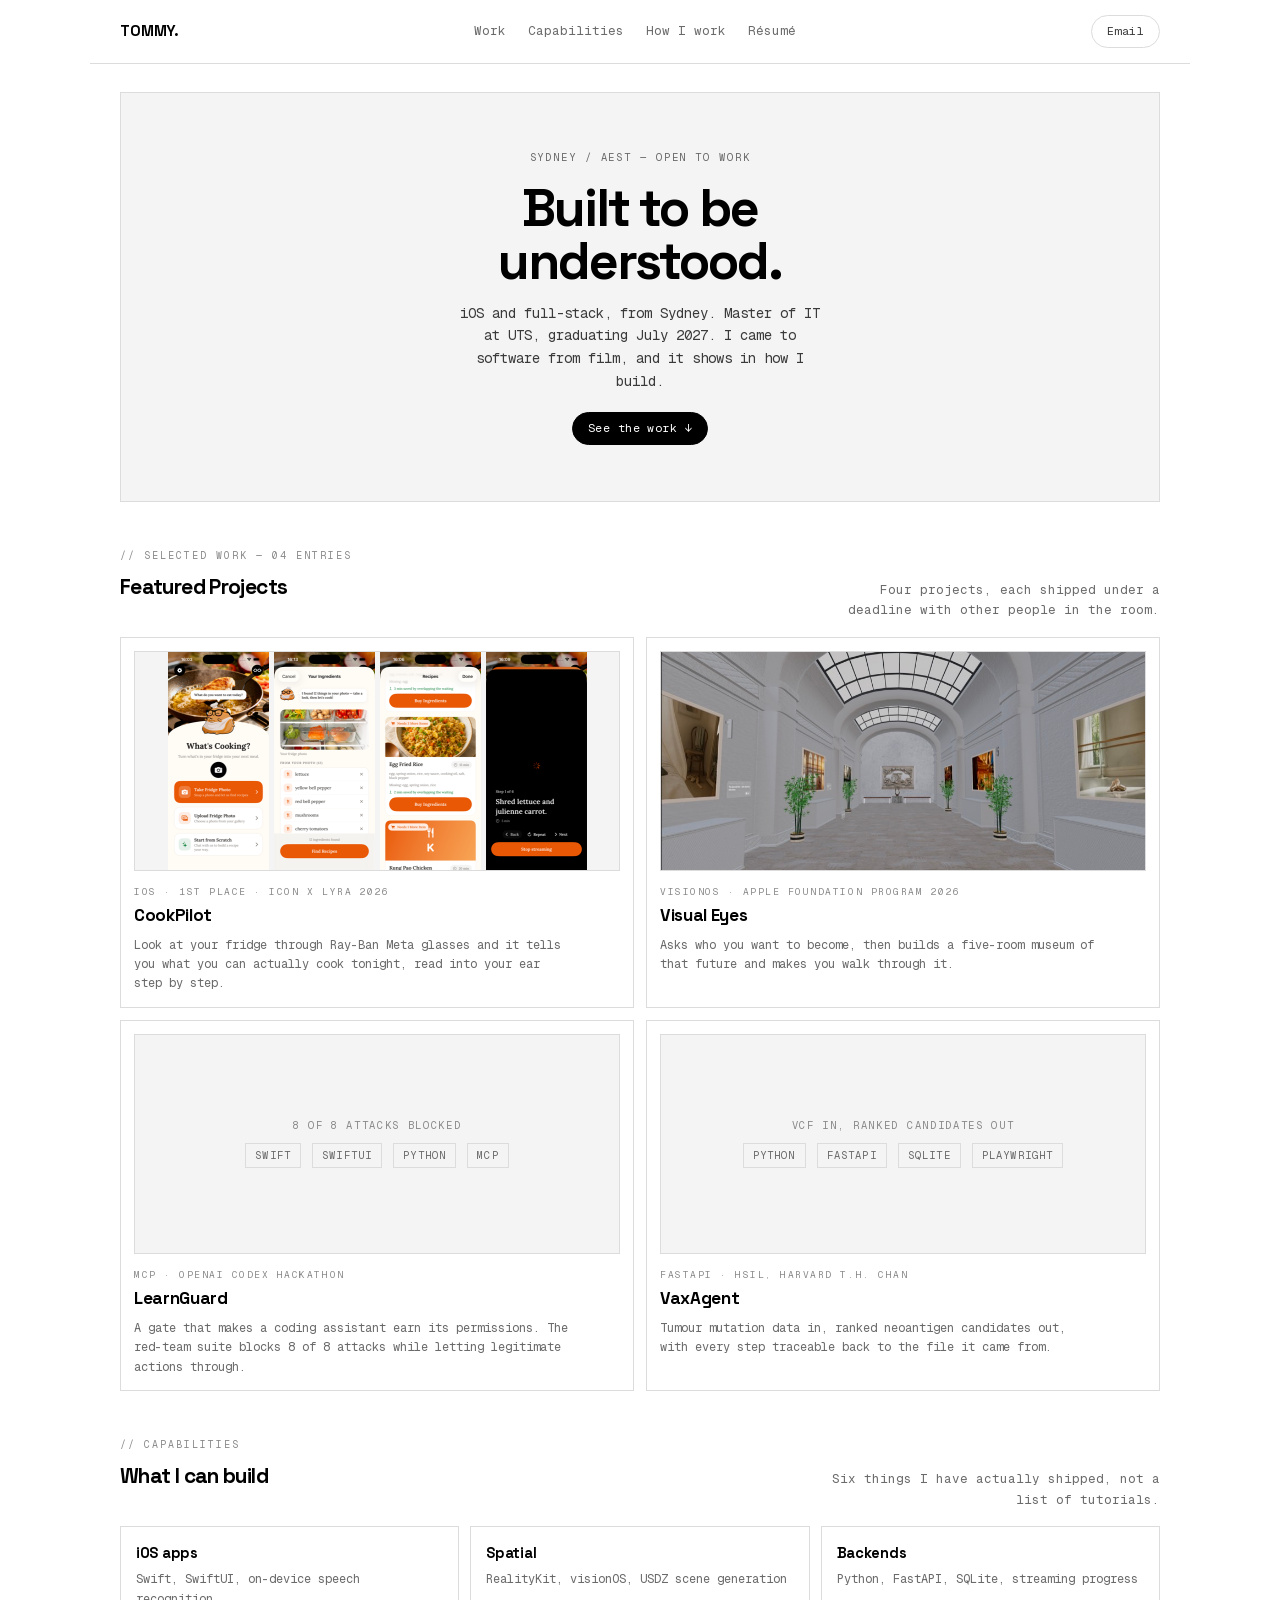
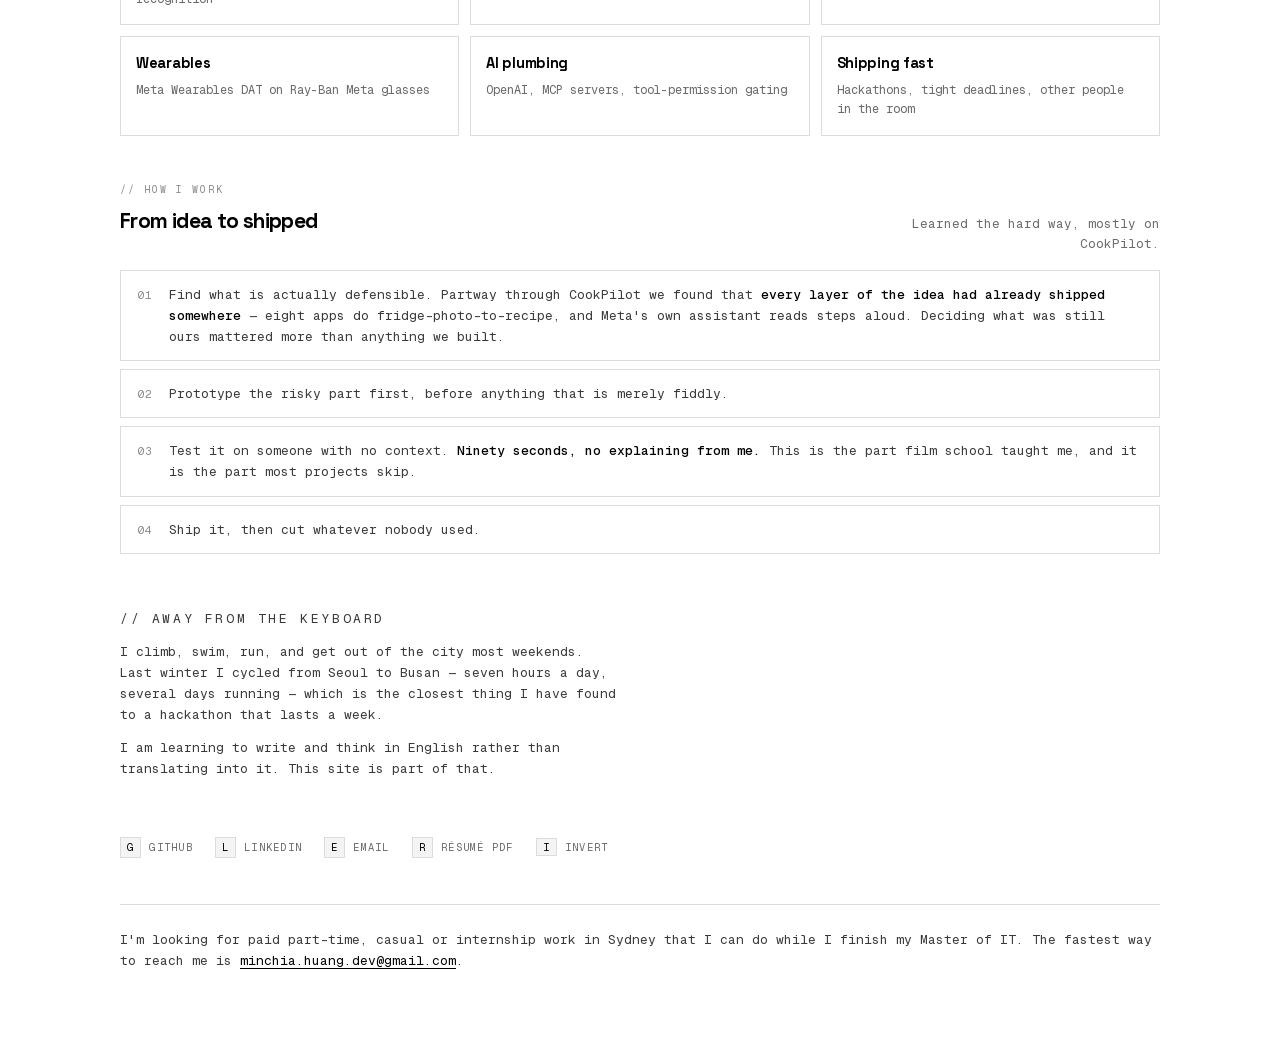
==== commit 73277dbc: "fix(site): align footer with part-time and internship goal Co-Authored-By: Claude Opus 5 <noreply@an" ====
--- a/index.html
+++ b/index.html
@@ -5,12 +5,12 @@
 <meta name="viewport" content="width=device-width, initial-scale=1">
 <title>Tommy Huang</title>
 <meta name="description" content="Software engineering student in Sydney. I build iOS and full-stack products — most recently a hands-free cooking assistant for Ray-Ban Meta glasses.">
-<link rel="canonical" href="https://minchiahuang.github.io/">
+<link rel="canonical" href="https://minchiahuang.dev/">
 <meta property="og:type" content="website">
 <meta property="og:title" content="Tommy Huang — iOS and full-stack, built in Sydney">
 <meta property="og:description" content="Master of IT at UTS. 1st place at the ICON x Lyra Hackathon for an iOS app built on Ray-Ban Meta glasses.">
-<meta property="og:image" content="https://minchiahuang.github.io/assets/og.jpg">
-<meta property="og:url" content="https://minchiahuang.github.io/">
+<meta property="og:image" content="https://minchiahuang.dev/assets/og.jpg">
+<meta property="og:url" content="https://minchiahuang.dev/">
 <meta name="twitter:card" content="summary_large_image">
 <link rel="icon" href="data:image/svg+xml,<svg xmlns='http://www.w3.org/2000/svg' viewBox='0 0 100 100'><text y='.9em' font-size='90'>👋</text></svg>">
 <link rel="preload" href="assets/fonts/space-grotesk-var.woff2" as="font" type="font/woff2" crossorigin>
@@ -169,7 +169,7 @@
   <section class="aside">
     <nav class="keys" aria-label="Keyboard shortcuts">
       <a class="keycap" href="https://github.com/minchiaHuang"><span class="k">G</span><span>GitHub</span></a>
-      <a class="keycap" href="https://www.linkedin.com/in/min-chia-huang-698a6b184/"><span class="k">L</span><span>LinkedIn</span></a>
+      <a class="keycap" href="https://www.linkedin.com/in/minchiahuang/"><span class="k">L</span><span>LinkedIn</span></a>
       <a class="keycap" href="mailto:minchia.huang.dev@gmail.com"><span class="k">E</span><span>Email</span></a>
       <a class="keycap" href="TommyHuang_Resume.pdf"><span class="k">R</span><span>Résumé PDF</span></a>
       <button class="keycap" type="button"><span class="k">I</span><span>Invert</span></button>
@@ -177,8 +177,8 @@
   </section>
 
   <footer>
-    I'm looking for a software engineering internship or graduate role in Sydney.
-    The fastest way to reach me is
+    I'm looking for paid part-time, casual or internship work in Sydney that I can do
+    while I finish my Master of IT. The fastest way to reach me is
     <a href="mailto:minchia.huang.dev@gmail.com">minchia.huang.dev@gmail.com</a>.
   </footer>
 
